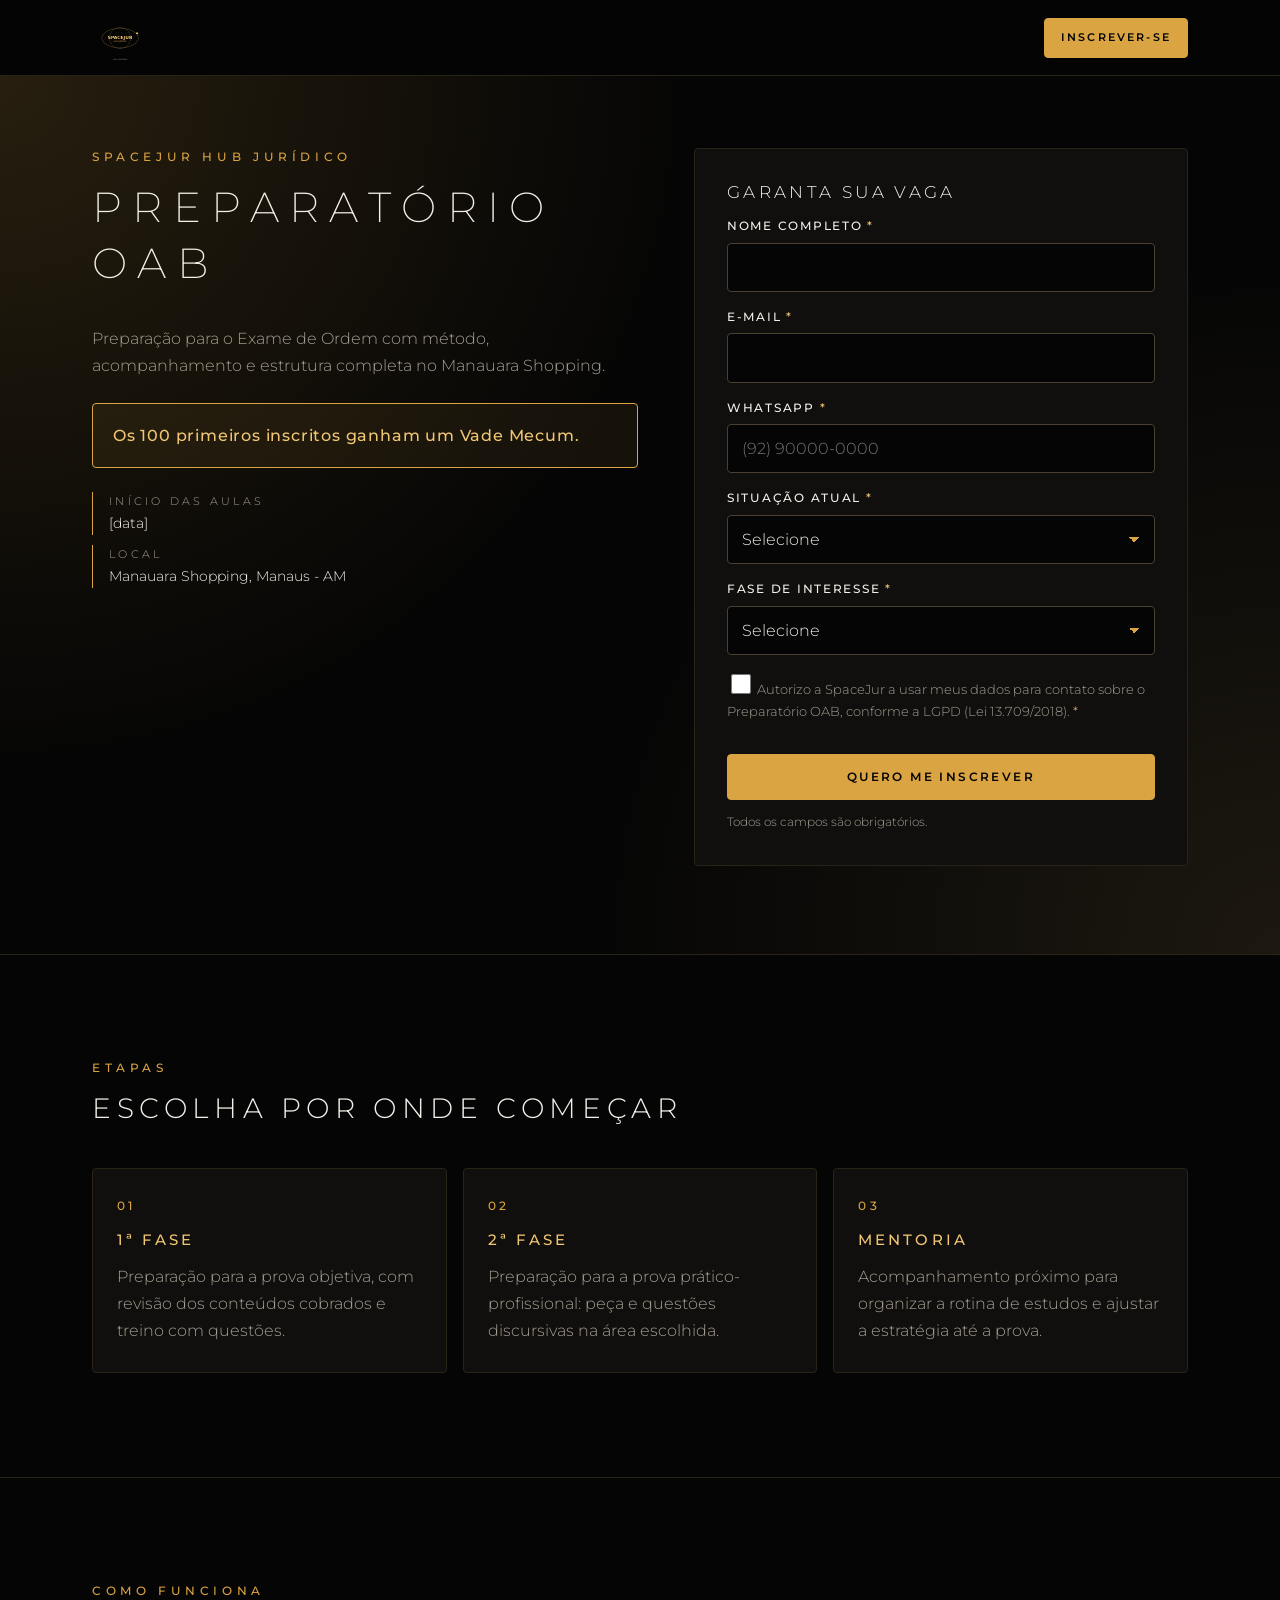
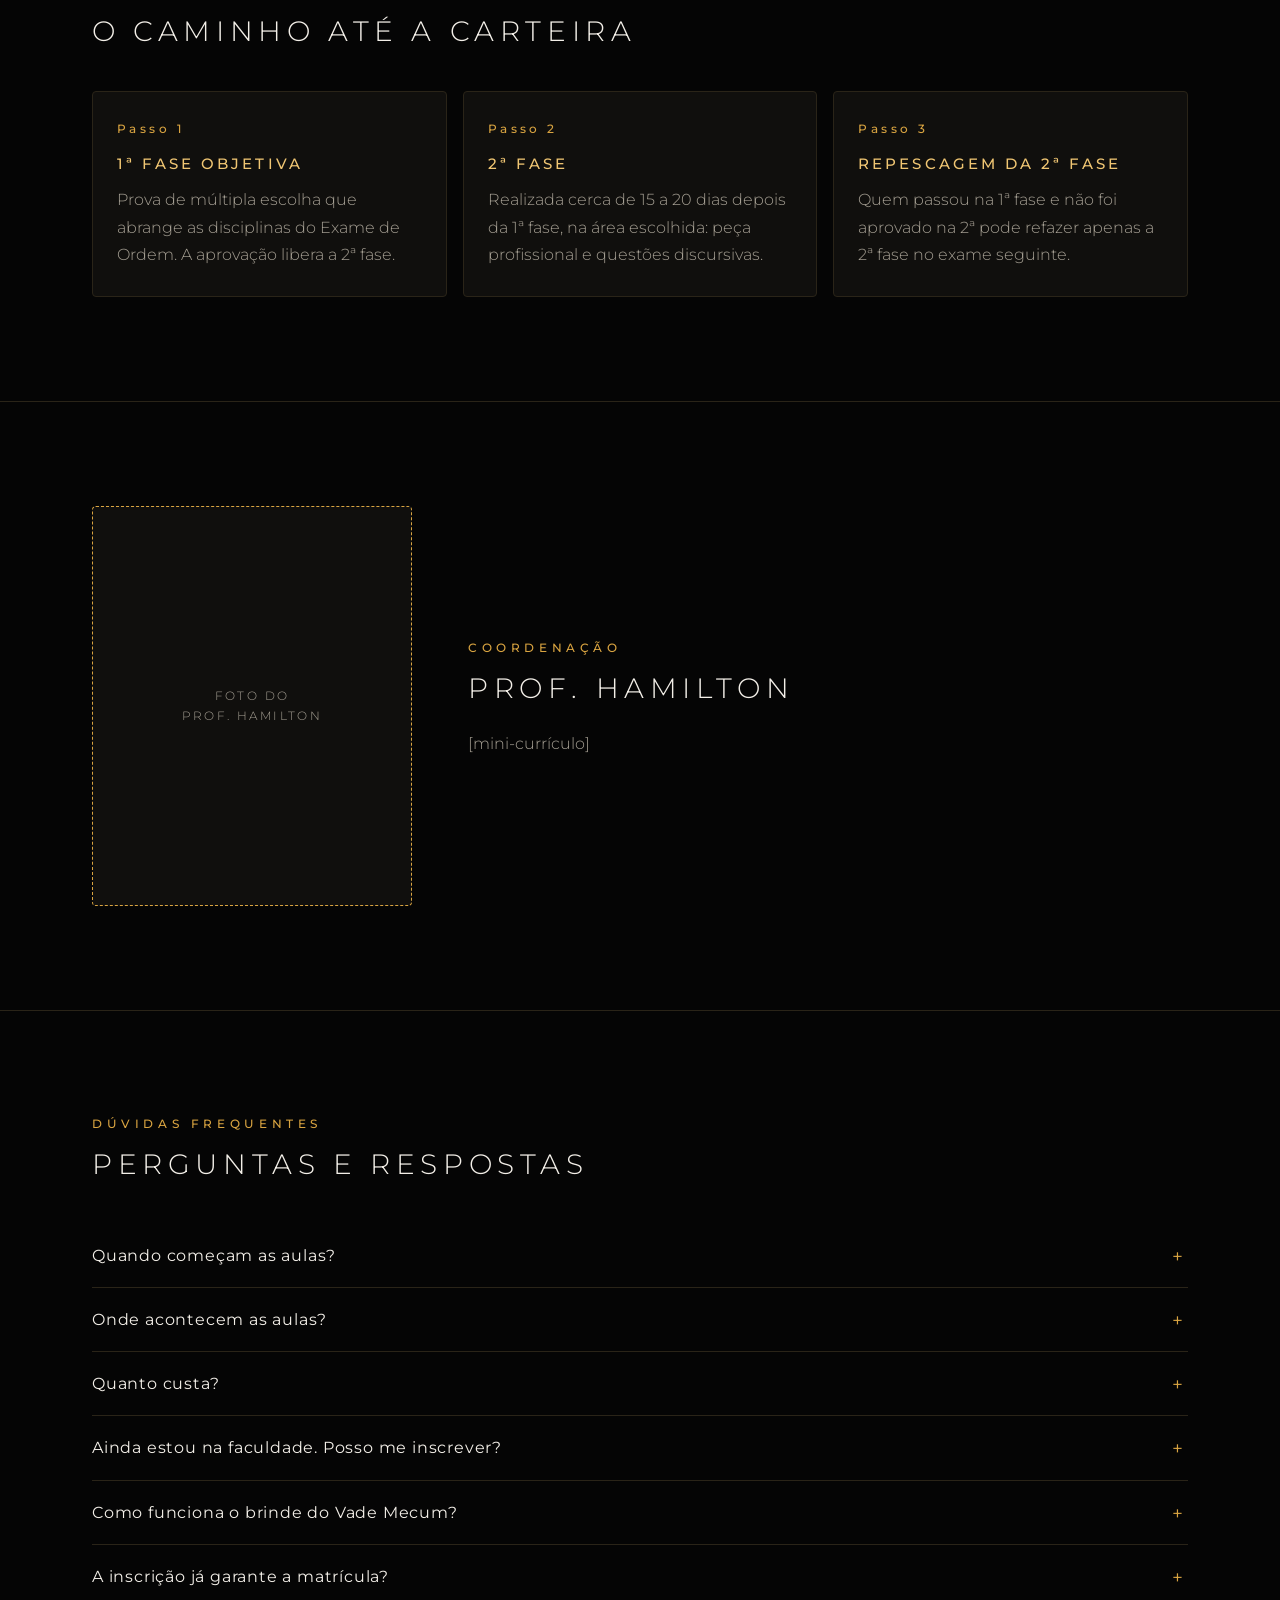
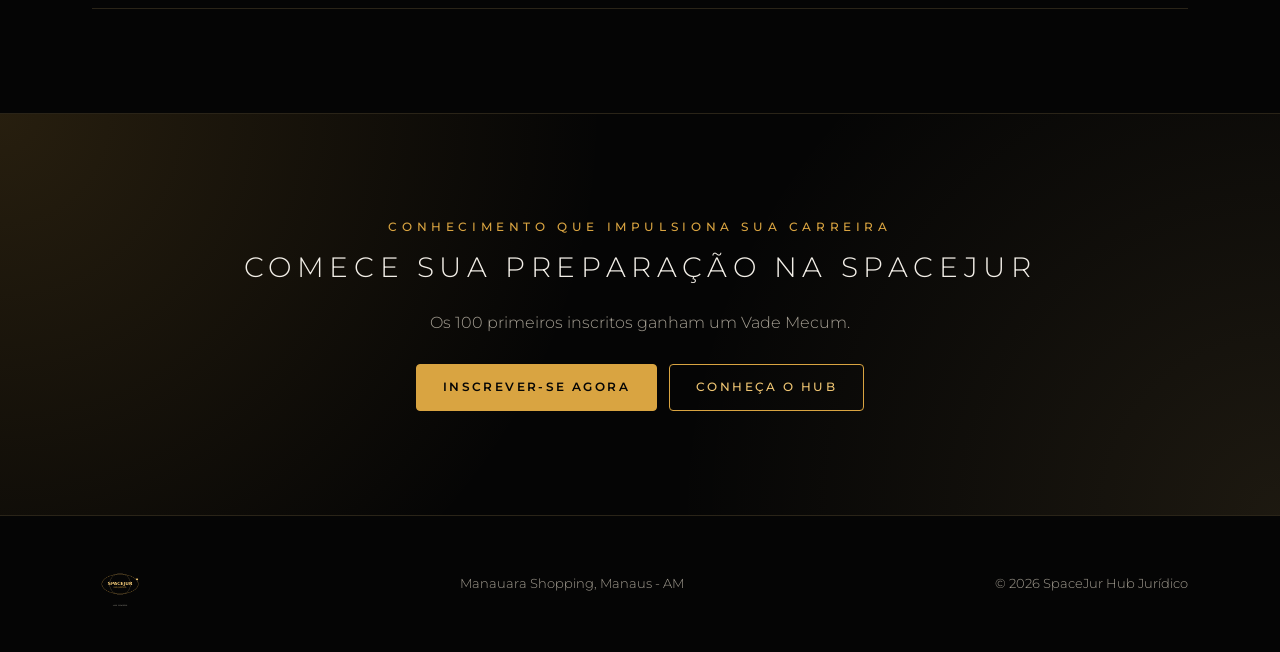
==== preparatorio-oab/index.html @ b5f5eee9 "Site institucional e landing do Preparatório OAB Primeira versão estática (HTML, CSS e JS puros) com" ====
<!doctype html>
<html lang="pt-BR">
<head>
  <meta charset="utf-8">
  <meta name="viewport" content="width=device-width, initial-scale=1">
  <title>Preparatório OAB | SpaceJur</title>
  <meta name="description" content="Inscreva-se no Preparatório OAB da SpaceJur, no Manauara Shopping, em Manaus. 1ª fase, 2ª fase e mentoria.">
  <link rel="preconnect" href="https://fonts.googleapis.com">
  <link rel="preconnect" href="https://fonts.gstatic.com" crossorigin>
  <link href="https://fonts.googleapis.com/css2?family=Montserrat:wght@200;300;400;500;600&display=swap" rel="stylesheet">
  <link rel="stylesheet" href="../assets/style.css">
</head>
<body>
  <a class="skip-link" href="#conteudo">Pular para o conteúdo</a>

  <header class="site-header">
    <div class="container header-inner">
      <a class="brand" href="../" aria-label="SpaceJur, voltar ao site">
        <img src="../assets/logo.jpg" alt="SpaceJur Hub Jurídico" width="800" height="800">
      </a>
      <a class="btn btn-primary btn-sm" href="#inscricao">Inscrever-se</a>
    </div>
  </header>

  <main id="conteudo">
    <!-- Hero + formulário -->
    <section class="hero lp-hero">
      <div class="container lp-hero-grid">
        <div>
          <span class="eyebrow">SpaceJur Hub Jurídico</span>
          <h1>Preparatório OAB</h1>
          <p class="lead">Preparação para o Exame de Ordem com método, acompanhamento e estrutura completa no Manauara Shopping.</p>
          <p class="highlight">Os 100 primeiros inscritos ganham um Vade Mecum.</p>
          <ul class="mini-info">
            <li><span>Início das aulas</span>[data]</li>
            <li><span>Local</span>Manauara Shopping, Manaus - AM</li>
          </ul>
        </div>

        <div class="form-card" id="inscricao">
          <div id="form-wrap">
            <h2>Garanta sua vaga</h2>
            <form id="lead-form" novalidate>
              <div class="field">
                <label for="nome">Nome completo <span class="req" aria-hidden="true">*</span></label>
                <input type="text" id="nome" name="nome" autocomplete="name" required minlength="3">
              </div>
              <div class="field">
                <label for="email">E-mail <span class="req" aria-hidden="true">*</span></label>
                <input type="email" id="email" name="email" autocomplete="email" required>
              </div>
              <div class="field">
                <label for="whatsapp">WhatsApp <span class="req" aria-hidden="true">*</span></label>
                <input type="tel" id="whatsapp" name="whatsapp" autocomplete="tel" inputmode="tel" placeholder="(92) 90000-0000" required pattern="[\d\s()+\-]{10,20}">
              </div>
              <div class="field">
                <label for="situacao">Situação atual <span class="req" aria-hidden="true">*</span></label>
                <select id="situacao" name="situacao" required>
                  <option value="">Selecione</option>
                  <option value="estudante">Estudante de Direito</option>
                  <option value="bacharel">Bacharel</option>
                  <option value="aprovado-1fase">Já aprovado(a) na 1ª fase</option>
                  <option value="advogado">Advogado(a)</option>
                  <option value="outro">Outro</option>
                </select>
              </div>
              <div class="field">
                <label for="fase">Fase de interesse <span class="req" aria-hidden="true">*</span></label>
                <select id="fase" name="fase" required>
                  <option value="">Selecione</option>
                  <option value="1fase">1ª fase</option>
                  <option value="2fase">2ª fase</option>
                  <option value="mentoria">Mentoria</option>
                  <option value="nao-sei">Ainda não sei</option>
                </select>
              </div>
              <div class="field">
                <label class="consent" for="lgpd">
                  <input type="checkbox" id="lgpd" name="lgpd" required>
                  <span>Autorizo a SpaceJur a usar meus dados para contato sobre o Preparatório OAB, conforme a LGPD (Lei 13.709/2018). <span class="req" aria-hidden="true">*</span></span>
                </label>
              </div>
              <p class="form-error" id="form-error" role="alert" aria-live="assertive"></p>
              <button class="btn btn-primary" type="submit">Quero me inscrever</button>
              <p class="form-note">Todos os campos são obrigatórios.</p>
            </form>
          </div>
        </div>
      </div>
    </section>

    <!-- Etapas -->
    <section class="section" id="etapas">
      <div class="container">
        <div class="section-head">
          <span class="eyebrow">Etapas</span>
          <h2>Escolha por onde começar</h2>
        </div>
        <div class="grid grid-3">
          <article class="card">
            <span class="num">01</span>
            <h3>1ª fase</h3>
            <p class="muted">Preparação para a prova objetiva, com revisão dos conteúdos cobrados e treino com questões.</p>
          </article>
          <article class="card">
            <span class="num">02</span>
            <h3>2ª fase</h3>
            <p class="muted">Preparação para a prova prático-profissional: peça e questões discursivas na área escolhida.</p>
          </article>
          <article class="card">
            <span class="num">03</span>
            <h3>Mentoria</h3>
            <p class="muted">Acompanhamento próximo para organizar a rotina de estudos e ajustar a estratégia até a prova.</p>
          </article>
        </div>
      </div>
    </section>

    <!-- Como funciona -->
    <section class="section" id="como-funciona">
      <div class="container">
        <div class="section-head">
          <span class="eyebrow">Como funciona</span>
          <h2>O caminho até a carteira</h2>
        </div>
        <ol class="steps-list grid grid-3">
          <li class="card">
            <span class="num">Passo 1</span>
            <h3>1ª fase objetiva</h3>
            <p class="muted">Prova de múltipla escolha que abrange as disciplinas do Exame de Ordem. A aprovação libera a 2ª fase.</p>
          </li>
          <li class="card">
            <span class="num">Passo 2</span>
            <h3>2ª fase</h3>
            <p class="muted">Realizada cerca de 15 a 20 dias depois da 1ª fase, na área escolhida: peça profissional e questões discursivas.</p>
          </li>
          <li class="card">
            <span class="num">Passo 3</span>
            <h3>Repescagem da 2ª fase</h3>
            <p class="muted">Quem passou na 1ª fase e não foi aprovado na 2ª pode refazer apenas a 2ª fase no exame seguinte.</p>
          </li>
        </ol>
      </div>
    </section>

    <!-- Professor -->
    <section class="section" id="professor">
      <div class="container prof-grid">
        <div class="photo-frame" role="img" aria-label="Espaço reservado para a foto do Prof. Hamilton">Foto do<br>Prof. Hamilton</div>
        <div>
          <span class="eyebrow">Coordenação</span>
          <h2>Prof. Hamilton</h2>
          <p class="muted">[mini-currículo]</p>
        </div>
      </div>
    </section>

    <!-- FAQ -->
    <section class="section" id="faq">
      <div class="container">
        <div class="section-head">
          <span class="eyebrow">Dúvidas frequentes</span>
          <h2>Perguntas e respostas</h2>
        </div>
        <div class="faq">
          <details>
            <summary>Quando começam as aulas?</summary>
            <p>As aulas começam em [data]. Os inscritos recebem a confirmação e os próximos passos pelo WhatsApp e e-mail informados.</p>
          </details>
          <details>
            <summary>Onde acontecem as aulas?</summary>
            <p>Na SpaceJur, no Manauara Shopping, em Manaus - AM.</p>
          </details>
          <details>
            <summary>Quanto custa?</summary>
            <p>Investimento: R$ [●]. Valores e condições de pagamento são enviados após a inscrição.</p>
          </details>
          <details>
            <summary>Ainda estou na faculdade. Posso me inscrever?</summary>
            <p>Sim. Estudantes de Direito podem se inscrever e escolher a etapa mais adequada ao seu momento. Se tiver dúvida, marque "Ainda não sei" no formulário.</p>
          </details>
          <details>
            <summary>Como funciona o brinde do Vade Mecum?</summary>
            <p>Os 100 primeiros inscritos ganham um Vade Mecum. As regras de retirada são informadas na confirmação da inscrição.</p>
          </details>
          <details>
            <summary>A inscrição já garante a matrícula?</summary>
            <p>A inscrição reserva seu interesse. Nossa equipe entra em contato para confirmar turma, valores e matrícula.</p>
          </details>
        </div>
      </div>
    </section>

    <!-- CTA final -->
    <section class="section hero cta-final">
      <div class="container">
        <span class="eyebrow">Conhecimento que impulsiona sua carreira</span>
        <h2>Comece sua preparação na SpaceJur</h2>
        <p class="lead">Os 100 primeiros inscritos ganham um Vade Mecum.</p>
        <div class="btn-row">
          <a class="btn btn-primary" href="#inscricao">Inscrever-se agora</a>
          <a class="btn" href="../">Conheça o hub</a>
        </div>
      </div>
    </section>
  </main>

  <footer class="site-footer">
    <div class="container footer-inner">
      <a href="../" aria-label="SpaceJur, voltar ao site"><img src="../assets/logo.jpg" alt="SpaceJur" width="800" height="800" loading="lazy"></a>
      <p>Manauara Shopping, Manaus - AM</p>
      <p>&copy; <span id="ano"></span> SpaceJur Hub Jurídico</p>
    </div>
  </footer>

  <script>
    // Endpoint do CRM. Vazio = modo simulação (nada é enviado).
    const CRM_ENDPOINT = "";

    (function () {
      const form = document.getElementById("lead-form");
      const wrap = document.getElementById("form-wrap");
      const errorBox = document.getElementById("form-error");
      const fields = Array.from(form.querySelectorAll("input, select"));

      fields.forEach(function (el) {
        el.addEventListener("input", function () { el.removeAttribute("aria-invalid"); });
        el.addEventListener("change", function () { el.removeAttribute("aria-invalid"); });
      });

      form.addEventListener("submit", async function (e) {
        e.preventDefault();
        errorBox.textContent = "";

        let firstInvalid = null;
        fields.forEach(function (el) {
          if (el.type !== "checkbox") el.value = el.value.trim();
          const ok = el.checkValidity();
          if (!ok) { el.setAttribute("aria-invalid", "true"); firstInvalid = firstInvalid || el; }
          else el.removeAttribute("aria-invalid");
        });

        if (firstInvalid) {
          errorBox.textContent = firstInvalid.id === "lgpd"
            ? "Para continuar, marque o consentimento de uso dos dados (LGPD)."
            : "Preencha corretamente todos os campos obrigatórios.";
          firstInvalid.focus();
          return;
        }

        const data = {
          nome: form.nome.value,
          email: form.email.value,
          whatsapp: form.whatsapp.value,
          situacao: form.situacao.value,
          fase: form.fase.value,
          consentimento_lgpd: form.lgpd.checked,
          origem: "landing-preparatorio-oab",
          enviado_em: new Date().toISOString()
        };

        const button = form.querySelector("button[type=submit]");
        button.disabled = true;
        button.textContent = "Enviando...";

        try {
          if (CRM_ENDPOINT) {
            const res = await fetch(CRM_ENDPOINT, {
              method: "POST",
              headers: { "Content-Type": "application/json" },
              body: JSON.stringify(data)
            });
            if (!res.ok) throw new Error("HTTP " + res.status);
          } else {
            console.info("CRM_ENDPOINT vazio: envio simulado.", data);
          }
          wrap.innerHTML =
            '<div class="success" tabindex="-1">' +
            '<h2>Inscrição recebida</h2>' +
            '<p class="muted">Obrigado! Em breve entraremos em contato pelo WhatsApp e e-mail informados.</p>' +
            '</div>';
          wrap.querySelector(".success").focus();
        } catch (err) {
          errorBox.textContent = "Não foi possível enviar agora. Tente novamente em instantes.";
          button.disabled = false;
          button.textContent = "Quero me inscrever";
        }
      });

      document.getElementById("ano").textContent = new Date().getFullYear();
    })();
  </script>
</body>
</html>
---- assets/style.css ----
/* SpaceJur: estilo compartilhado (site institucional + landing do Preparatório OAB) */

:root {
  --bg: #050505;
  --panel: #100f0d;
  --text: #f3efe8;
  --muted: #a59f93;
  --gold: #d9a441;
  --gold-light: #f0c673;
  --line: #2a2418;
  --radius: 4px;
  --max: 1160px;
  --header-h: 68px;
}

*,
*::before,
*::after { box-sizing: border-box; }

html { scroll-behavior: smooth; scroll-padding-top: calc(var(--header-h) + 12px); }

body {
  margin: 0;
  background: var(--bg);
  color: var(--text);
  font-family: "Montserrat", system-ui, -apple-system, "Segoe UI", sans-serif;
  font-weight: 300;
  font-size: 1rem;
  line-height: 1.7;
  overflow-x: hidden;
  -webkit-font-smoothing: antialiased;
}

img { max-width: 100%; height: auto; display: block; }

a { color: var(--gold-light); text-decoration: none; }
a:hover { color: var(--text); }

:focus-visible { outline: 2px solid var(--gold-light); outline-offset: 3px; }

h1, h2, h3 {
  margin: 0 0 .8em;
  font-weight: 300;
  text-transform: uppercase;
  letter-spacing: .2em;
  line-height: 1.35;
}
h1 { font-size: clamp(1.5rem, 5vw, 2.6rem); font-weight: 200; letter-spacing: .25em; }
h2 { font-size: clamp(1.2rem, 3.5vw, 1.75rem); }
h3 { font-size: .95rem; font-weight: 500; letter-spacing: .2em; color: var(--gold-light); }
p { margin: 0 0 1em; }

.container { width: 100%; max-width: var(--max); margin: 0 auto; padding: 0 20px; }

.eyebrow {
  display: block;
  margin-bottom: 1em;
  font-size: .72rem;
  font-weight: 500;
  letter-spacing: .4em;
  text-transform: uppercase;
  color: var(--gold);
}
.lead { color: var(--muted); max-width: 640px; }
.muted { color: var(--muted); }

.skip-link {
  position: absolute; left: 12px; top: -60px; z-index: 100;
  padding: 8px 14px; background: var(--gold); color: var(--bg); font-weight: 600;
}
.skip-link:focus { top: 12px; }

.sr-only { position: absolute; width: 1px; height: 1px; padding: 0; margin: -1px; overflow: hidden; clip: rect(0 0 0 0); white-space: nowrap; border: 0; }
.plain-list { list-style: none; margin: 0; padding: 0; }

/* ---------- Botões ---------- */
.btn {
  display: inline-flex; align-items: center; justify-content: center;
  min-height: 46px;
  padding: 12px 26px;
  border: 1px solid var(--gold);
  border-radius: var(--radius);
  background: transparent;
  color: var(--gold-light);
  font: inherit;
  font-size: .75rem;
  font-weight: 500;
  letter-spacing: .2em;
  text-transform: uppercase;
  text-align: center;
  cursor: pointer;
  transition: background .2s, color .2s, border-color .2s;
}
.btn:hover { background: rgba(217, 164, 65, .1); color: var(--text); }
.btn-primary { background: var(--gold); color: var(--bg); font-weight: 600; }
.btn-primary:hover { background: var(--gold-light); color: var(--bg); border-color: var(--gold-light); }
.btn-sm { min-height: 40px; padding: 8px 16px; font-size: .68rem; }
.btn-row { display: flex; flex-wrap: wrap; gap: 12px; margin-top: 28px; }

/* ---------- Cabeçalho ---------- */
.site-header {
  position: fixed; inset: 0 0 auto 0; z-index: 50;
  height: var(--header-h);
  background: rgba(5, 5, 5, .92);
  border-bottom: 1px solid var(--line);
  backdrop-filter: blur(8px);
}
.header-inner { display: flex; align-items: center; justify-content: space-between; gap: 16px; height: 100%; }
.brand { display: flex; align-items: center; gap: 10px; }
.brand img { height: 48px; width: auto; mix-blend-mode: screen; }

.nav-toggle {
  display: inline-flex; flex-direction: column; justify-content: center; gap: 5px;
  width: 44px; height: 44px; padding: 10px;
  background: none; border: 1px solid var(--line); border-radius: var(--radius); cursor: pointer;
}
.nav-toggle span { display: block; height: 1px; background: var(--text); }

.site-nav {
  position: fixed; top: var(--header-h); left: 0; right: 0;
  display: none;
  padding: 12px 20px 24px;
  background: var(--bg);
  border-bottom: 1px solid var(--line);
}
.site-nav.open { display: block; }
.site-nav ul { list-style: none; margin: 0; padding: 0; }
.site-nav a {
  display: block; padding: 12px 0;
  color: var(--text);
  font-size: .78rem; letter-spacing: .2em; text-transform: uppercase;
  border-bottom: 1px solid var(--line);
}
.site-nav a:hover { color: var(--gold-light); }
.header-actions { display: flex; align-items: center; gap: 10px; }

main { padding-top: var(--header-h); }

/* ---------- Seções ---------- */
.section { padding: 72px 0; border-top: 1px solid var(--line); }
.section-head { margin-bottom: 40px; }

.hero {
  position: relative;
  padding: 72px 0 80px;
  overflow: hidden;
  background:
    radial-gradient(circle at 0% 0%, rgba(217, 164, 65, .16), transparent 45%),
    radial-gradient(circle at 100% 100%, rgba(240, 198, 115, .10), transparent 45%);
}
.hero-logo { width: min(340px, 80%); margin: 0 auto 28px; mix-blend-mode: screen; }
.hero-center { text-align: center; }
.hero-center .lead { margin: 0 auto; }
.hero-center .btn-row { justify-content: center; }

.facade { margin: 0; border-top: 1px solid var(--line); }
.facade img { width: 100%; height: clamp(220px, 45vw, 520px); object-fit: cover; }

/* ---------- Grades e cards ---------- */
.grid { display: grid; gap: 16px; grid-template-columns: 1fr; }
.card {
  padding: 28px 24px;
  background: var(--panel);
  border: 1px solid var(--line);
  border-radius: var(--radius);
}
.card p:last-child { margin-bottom: 0; }
.card-feature { border-color: var(--gold); background: linear-gradient(160deg, rgba(217, 164, 65, .12), var(--panel) 60%); }
.card .num {
  display: block; margin-bottom: 14px;
  font-size: .72rem; font-weight: 500; letter-spacing: .3em; color: var(--gold);
}

.eco-item {
  display: flex; align-items: center; min-height: 72px;
  padding: 18px 20px;
  background: var(--panel);
  border: 1px solid var(--line);
  border-radius: var(--radius);
  font-size: .8rem; font-weight: 400; letter-spacing: .12em; text-transform: uppercase;
}
.eco-item.featured { border-color: var(--gold); color: var(--gold-light); font-weight: 500; }

.tag-list { display: flex; flex-wrap: wrap; gap: 8px; list-style: none; margin: 0 0 24px; padding: 0; }
.tag-list li {
  padding: 6px 14px;
  border: 1px solid var(--line);
  border-radius: 999px;
  font-size: .72rem; letter-spacing: .15em; text-transform: uppercase; color: var(--text);
}

.place { display: flex; flex-direction: column; gap: 4px; margin: 20px 0 0; }
.place strong { font-weight: 500; letter-spacing: .15em; text-transform: uppercase; color: var(--gold-light); }

/* ---------- Rodapé ---------- */
.site-footer { padding: 40px 0; border-top: 1px solid var(--line); font-size: .8rem; color: var(--muted); }
.footer-inner { display: flex; flex-direction: column; gap: 16px; align-items: flex-start; }
.footer-inner img { height: 56px; width: auto; mix-blend-mode: screen; }
.footer-inner p { margin: 0; }

/* ---------- Landing: hero + formulário ---------- */
.lp-hero { padding: 48px 0 64px; }
.lp-hero-grid { display: grid; gap: 32px; grid-template-columns: 1fr; align-items: start; }
.highlight {
  margin: 24px 0;
  padding: 18px 20px;
  border: 1px solid var(--gold);
  border-radius: var(--radius);
  background: rgba(217, 164, 65, .08);
  color: var(--gold-light);
  font-weight: 500;
  letter-spacing: .05em;
}
.mini-info { display: grid; gap: 10px; margin: 0; padding: 0; list-style: none; font-size: .9rem; }
.mini-info li { padding-left: 16px; border-left: 1px solid var(--gold); }
.mini-info span { display: block; font-size: .68rem; letter-spacing: .3em; text-transform: uppercase; color: var(--muted); }

.form-card { padding: 28px 22px; background: var(--panel); border: 1px solid var(--line); border-radius: var(--radius); }
.form-card h2 { font-size: 1.05rem; }
.field { margin-bottom: 16px; }
.field label, .field legend {
  display: block; margin-bottom: 6px;
  font-size: .72rem; font-weight: 500; letter-spacing: .15em; text-transform: uppercase; color: var(--text);
}
.field input[type="text"],
.field input[type="email"],
.field input[type="tel"],
.field select {
  width: 100%; min-height: 46px;
  padding: 10px 14px;
  background: var(--bg);
  border: 1px solid #4a4030;
  border-radius: var(--radius);
  color: var(--text);
  font: inherit; font-size: 1rem;
}
.field select { appearance: none; background-image: linear-gradient(45deg, transparent 50%, var(--gold) 50%), linear-gradient(135deg, var(--gold) 50%, transparent 50%); background-position: calc(100% - 20px) 50%, calc(100% - 15px) 50%; background-size: 5px 5px; background-repeat: no-repeat; padding-right: 36px; }
.field input:focus, .field select:focus { border-color: var(--gold); outline: none; box-shadow: 0 0 0 1px var(--gold); }
.field [aria-invalid="true"] { border-color: #e07a6a; }
.req { color: var(--gold-light); }
.field label.consent { text-transform: none; letter-spacing: 0; font-weight: 300; color: var(--muted); font-size: .82rem; }
.consent { display: flex; gap: 10px; align-items: flex-start; font-size: .82rem; color: var(--muted); }
.consent input { width: 20px; height: 20px; margin-top: 3px; flex: none; accent-color: var(--gold); }
.form-error { min-height: 1.2em; margin: 4px 0 0; font-size: .8rem; color: #f0a091; }
.form-note { margin: 12px 0 0; font-size: .75rem; color: var(--muted); }
.form-card .btn { width: 100%; }
.success { text-align: center; padding: 24px 0; }
.success h2 { color: var(--gold-light); }

.steps-list { counter-reset: s; list-style: none; margin: 0; padding: 0; display: grid; gap: 16px; }

.photo-frame {
  display: flex; align-items: center; justify-content: center;
  aspect-ratio: 4 / 5; width: 100%; max-width: 320px;
  border: 1px dashed var(--gold);
  border-radius: var(--radius);
  background: var(--panel);
  color: var(--muted); font-size: .75rem; letter-spacing: .2em; text-transform: uppercase; text-align: center;
}
.prof-grid { display: grid; gap: 32px; grid-template-columns: 1fr; align-items: center; }

.faq details { border-bottom: 1px solid var(--line); }
.faq summary {
  padding: 18px 28px 18px 0; position: relative;
  cursor: pointer; list-style: none;
  font-weight: 400; letter-spacing: .05em;
}
.faq summary::-webkit-details-marker { display: none; }
.faq summary::after { content: "+"; position: absolute; right: 4px; top: 16px; color: var(--gold); font-size: 1.2rem; }
.faq details[open] summary::after { content: "−"; }
.faq details p { color: var(--muted); padding-bottom: 12px; }

.cta-final { text-align: center; }
.cta-final .lead { margin: 0 auto; }
.cta-final .btn-row { justify-content: center; }

/* ---------- Tablet ---------- */
@media (min-width: 640px) {
  .container { padding: 0 32px; }
  .grid-2 { grid-template-columns: repeat(2, 1fr); }
  .grid-3 { grid-template-columns: repeat(2, 1fr); }
  .grid-4 { grid-template-columns: repeat(2, 1fr); }
  .section { padding: 88px 0; }
  .footer-inner { flex-direction: row; justify-content: space-between; align-items: center; }
  .form-card { padding: 32px; }
}

/* ---------- Desktop ---------- */
@media (min-width: 1024px) {
  :root { --header-h: 76px; }
  .nav-toggle { display: none; }
  .site-nav { position: static; display: block; padding: 0; background: none; border: 0; }
  .site-nav ul { display: flex; gap: 22px; }
  .site-nav a { padding: 6px 0; border: 0; font-size: .68rem; letter-spacing: .18em; }
  .brand img { height: 56px; }
  .grid-3 { grid-template-columns: repeat(3, 1fr); }
  .grid-4 { grid-template-columns: repeat(4, 1fr); }
  .hero { padding: 96px 0 112px; }
  .lp-hero { padding: 72px 0 88px; }
  .lp-hero-grid { grid-template-columns: 1.05fr .95fr; gap: 56px; }
  .prof-grid { grid-template-columns: 320px 1fr; gap: 56px; }
  .section { padding: 104px 0; }
}
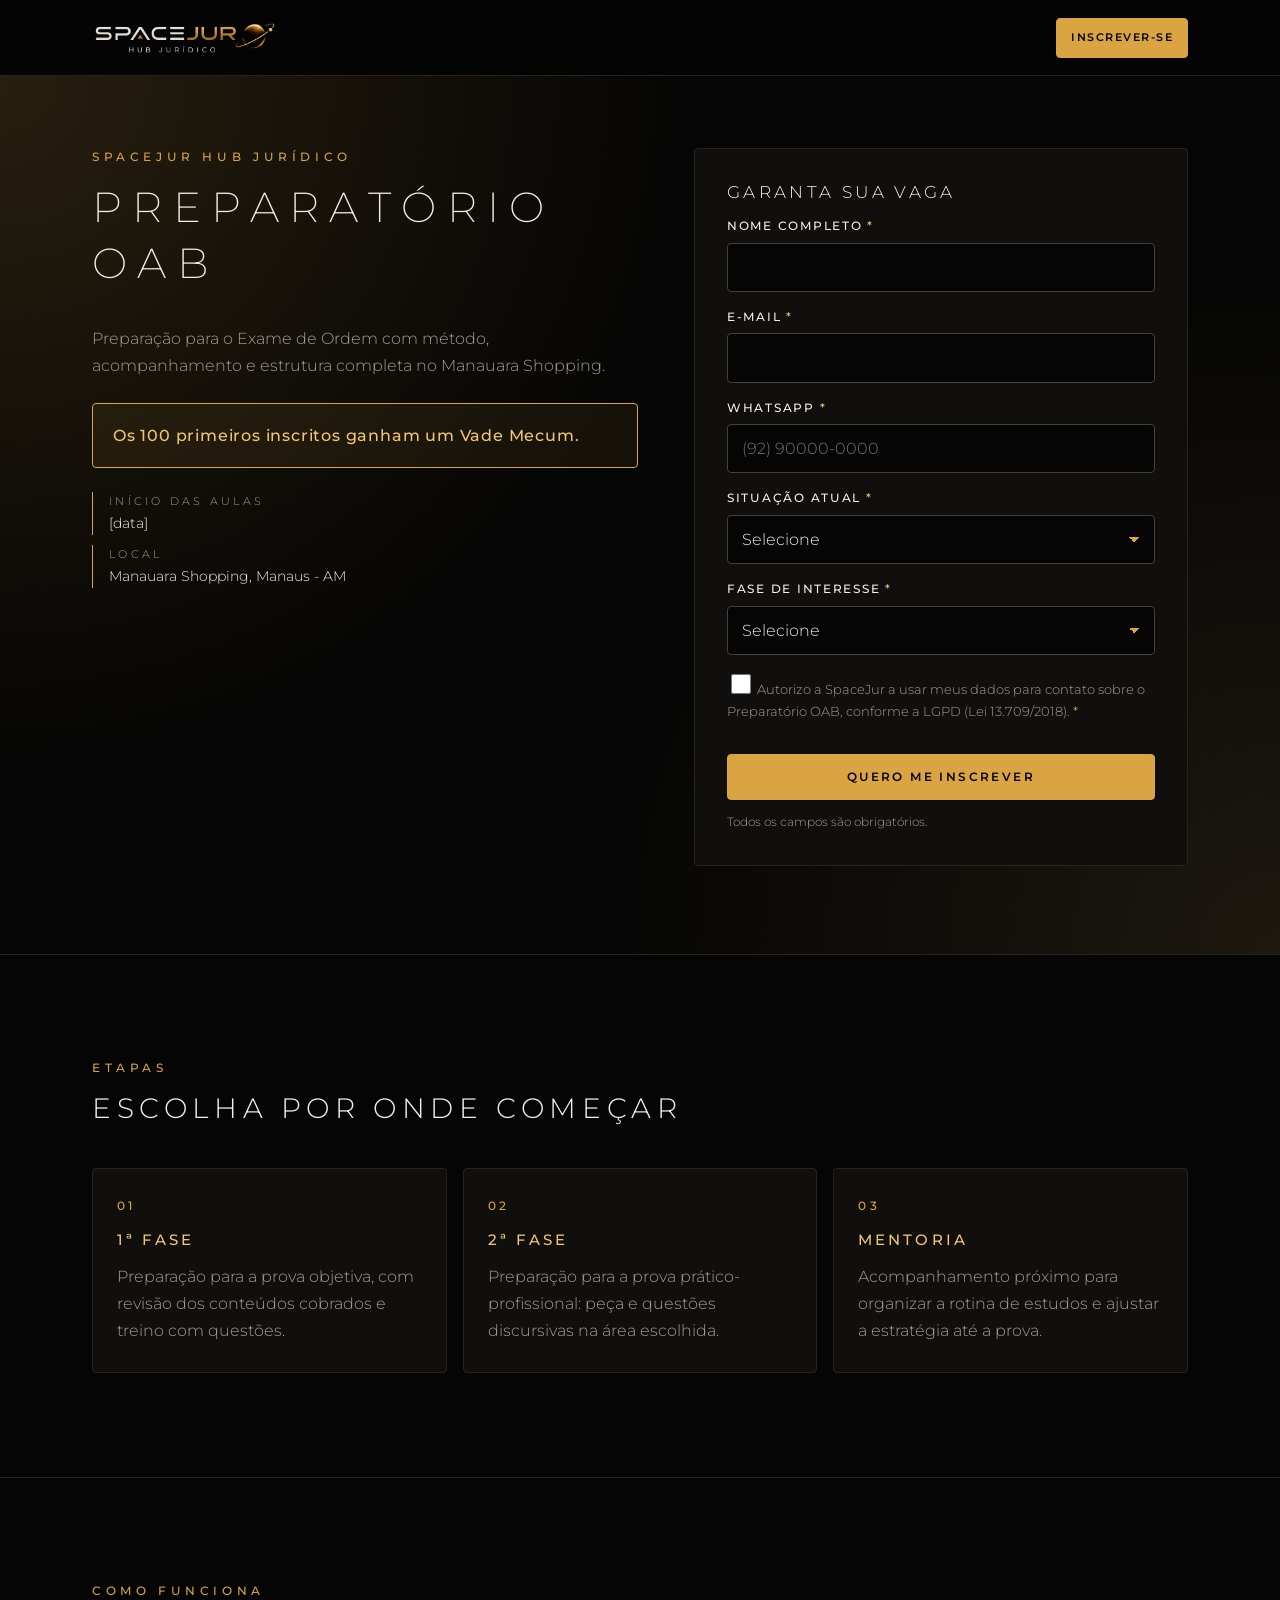
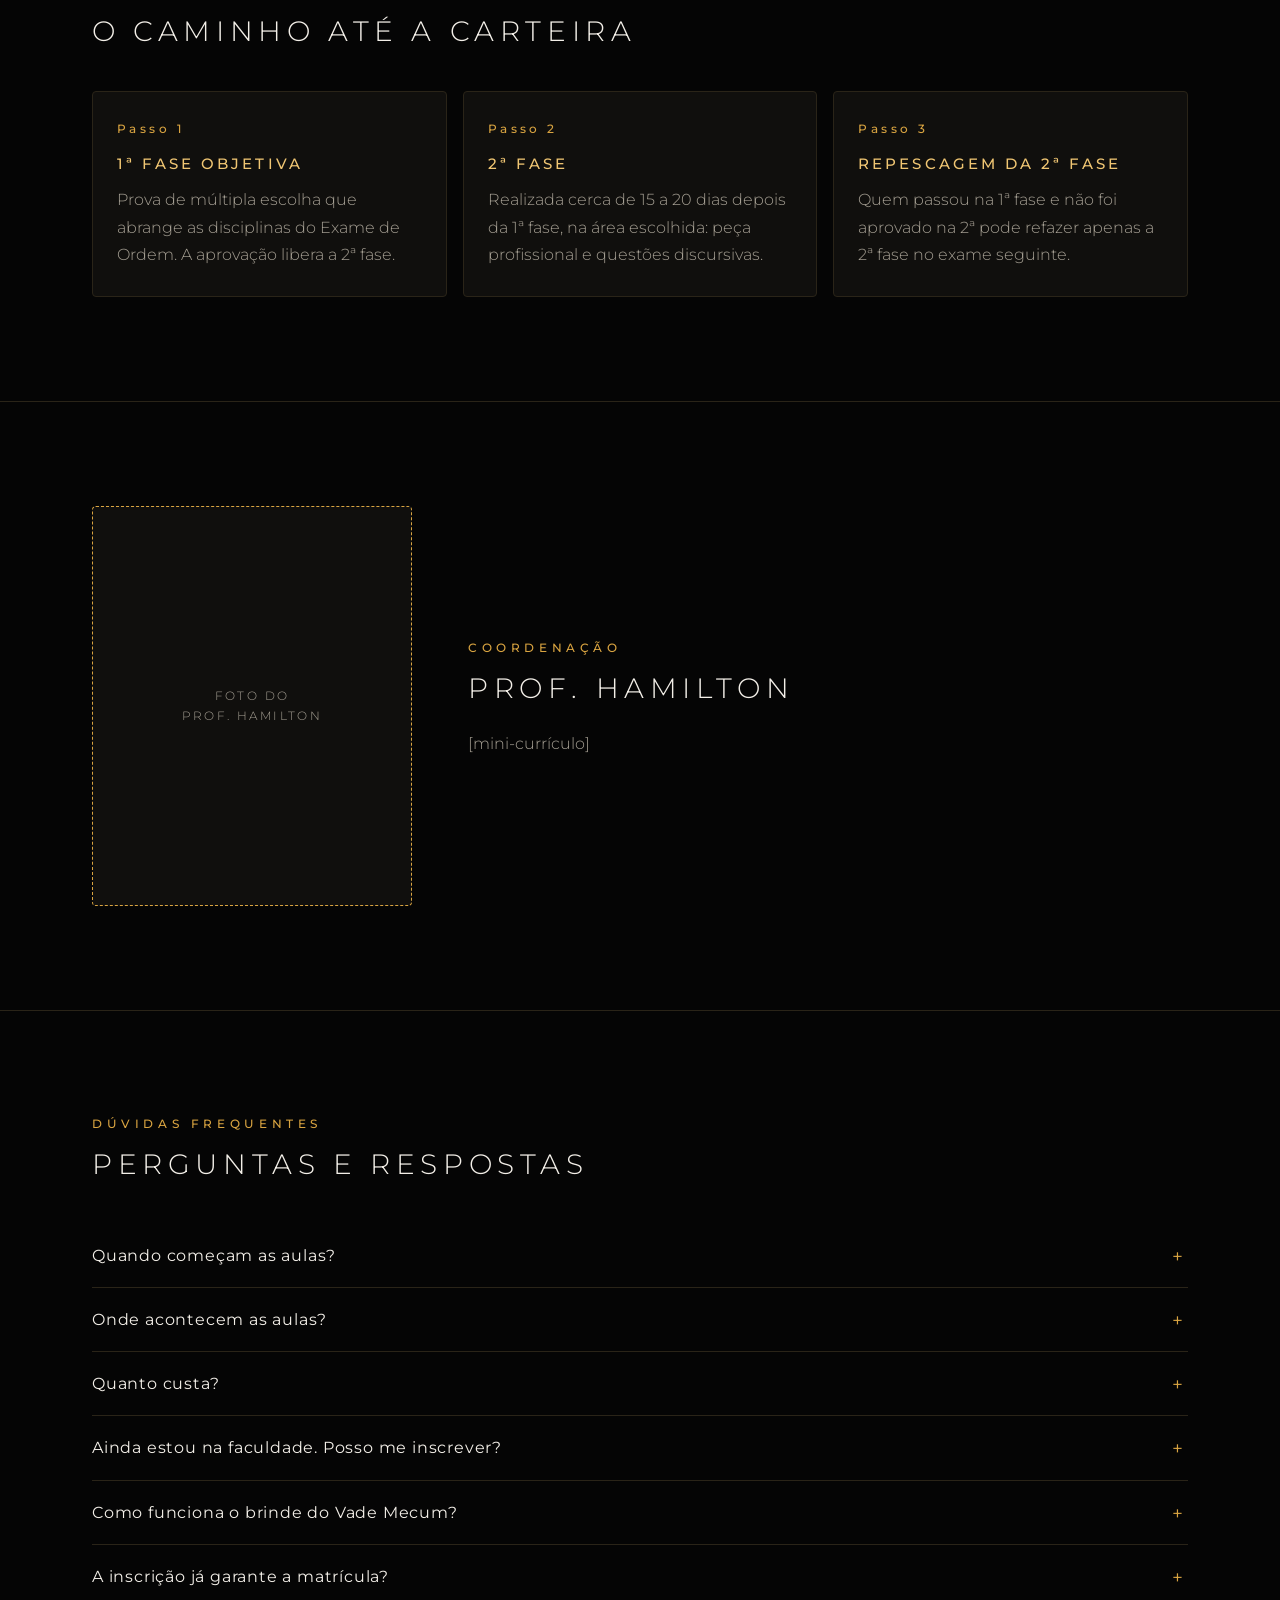
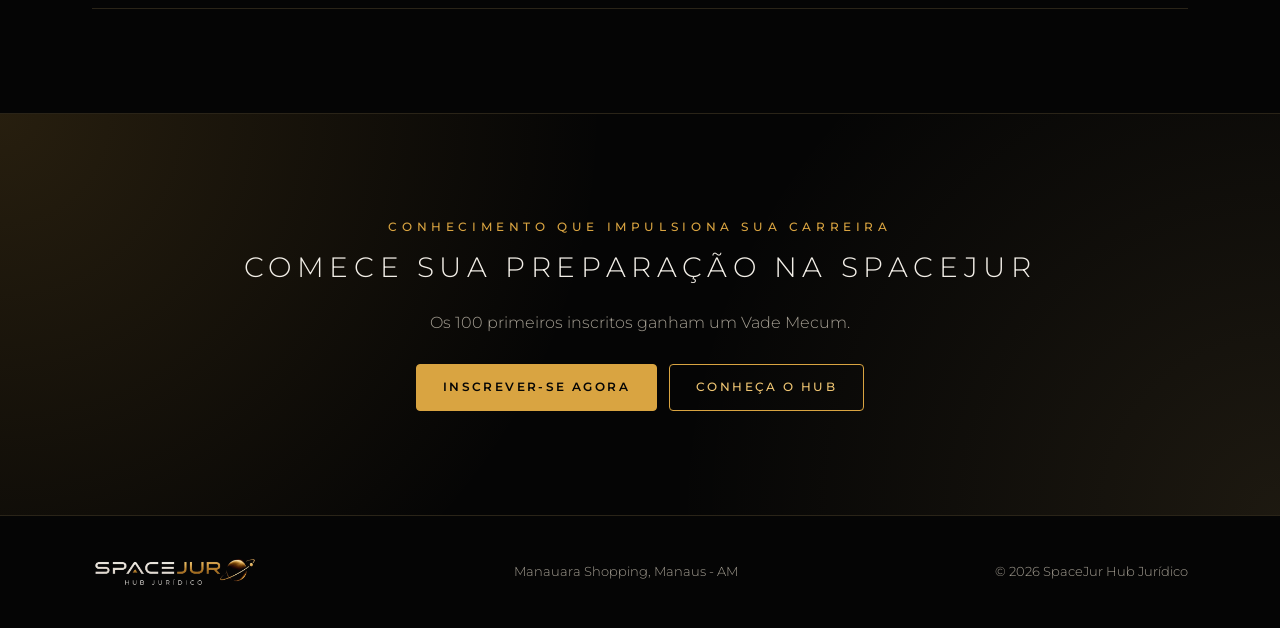
==== commit 20437142: "Usa logo e fachada reais e textos do brand board Troca as imagens provisórias pelo logo e pela foto " ====
--- a/preparatorio-oab/index.html
+++ b/preparatorio-oab/index.html
@@ -16,7 +16,7 @@
   <header class="site-header">
     <div class="container header-inner">
       <a class="brand" href="../" aria-label="SpaceJur, voltar ao site">
-        <img src="../assets/logo.jpg" alt="SpaceJur Hub Jurídico" width="800" height="800">
+        <img src="../assets/logo.jpg" alt="SpaceJur Hub Jurídico" width="1196" height="231">
       </a>
       <a class="btn btn-primary btn-sm" href="#inscricao">Inscrever-se</a>
     </div>
@@ -207,7 +207,7 @@
 
   <footer class="site-footer">
     <div class="container footer-inner">
-      <a href="../" aria-label="SpaceJur, voltar ao site"><img src="../assets/logo.jpg" alt="SpaceJur" width="800" height="800" loading="lazy"></a>
+      <a href="../" aria-label="SpaceJur, voltar ao site"><img src="../assets/logo.jpg" alt="SpaceJur" width="1196" height="231" loading="lazy"></a>
       <p>Manauara Shopping, Manaus - AM</p>
       <p>&copy; <span id="ano"></span> SpaceJur Hub Jurídico</p>
     </div>
--- a/assets/style.css
+++ b/assets/style.css
@@ -94,7 +94,7 @@
 .btn:hover { background: rgba(217, 164, 65, .1); color: var(--text); }
 .btn-primary { background: var(--gold); color: var(--bg); font-weight: 600; }
 .btn-primary:hover { background: var(--gold-light); color: var(--bg); border-color: var(--gold-light); }
-.btn-sm { min-height: 40px; padding: 8px 16px; font-size: .68rem; }
+.btn-sm { min-height: 40px; padding: 8px 14px; font-size: .66rem; letter-spacing: .14em; white-space: nowrap; }
 .btn-row { display: flex; flex-wrap: wrap; gap: 12px; margin-top: 28px; }
 
 /* ---------- Cabeçalho ---------- */
@@ -107,7 +107,7 @@
 }
 .header-inner { display: flex; align-items: center; justify-content: space-between; gap: 16px; height: 100%; }
 .brand { display: flex; align-items: center; gap: 10px; }
-.brand img { height: 48px; width: auto; mix-blend-mode: screen; }
+.brand img { height: 26px; width: auto; mix-blend-mode: screen; }
 
 .nav-toggle {
   display: inline-flex; flex-direction: column; justify-content: center; gap: 5px;
@@ -148,13 +148,14 @@
     radial-gradient(circle at 0% 0%, rgba(217, 164, 65, .16), transparent 45%),
     radial-gradient(circle at 100% 100%, rgba(240, 198, 115, .10), transparent 45%);
 }
-.hero-logo { width: min(340px, 80%); margin: 0 auto 28px; mix-blend-mode: screen; }
+.hero-logo { width: min(620px, 100%); margin: 0 auto 40px; mix-blend-mode: screen; }
+.gold { display: block; color: var(--gold-light); }
 .hero-center { text-align: center; }
 .hero-center .lead { margin: 0 auto; }
 .hero-center .btn-row { justify-content: center; }
 
 .facade { margin: 0; border-top: 1px solid var(--line); }
-.facade img { width: 100%; height: clamp(220px, 45vw, 520px); object-fit: cover; }
+.facade img { width: 100%; height: clamp(260px, 56vw, 640px); object-fit: cover; object-position: center 45%; }
 
 /* ---------- Grades e cards ---------- */
 .grid { display: grid; gap: 16px; grid-template-columns: 1fr; }
@@ -171,15 +172,29 @@
   font-size: .72rem; font-weight: 500; letter-spacing: .3em; color: var(--gold);
 }
 
+.eco-grid { grid-template-columns: repeat(2, 1fr); gap: 12px; }
 .eco-item {
-  display: flex; align-items: center; min-height: 72px;
-  padding: 18px 20px;
+  display: flex; flex-direction: column; align-items: center; justify-content: flex-start; gap: 12px;
+  padding: 22px 12px;
   background: var(--panel);
   border: 1px solid var(--line);
   border-radius: var(--radius);
-  font-size: .8rem; font-weight: 400; letter-spacing: .12em; text-transform: uppercase;
-}
+  font-size: .68rem; font-weight: 400; letter-spacing: .12em; line-height: 1.5; text-transform: uppercase; text-align: center;
+}
+.eco-item .icon { width: 28px; height: 28px; color: var(--gold); }
 .eco-item.featured { border-color: var(--gold); color: var(--gold-light); font-weight: 500; }
+
+.icon { fill: none; stroke: currentColor; stroke-width: 1.4; stroke-linecap: round; stroke-linejoin: round; }
+.card-icon { display: flex; gap: 18px; align-items: flex-start; }
+.icon-ring {
+  display: inline-flex; align-items: center; justify-content: center; flex: none;
+  width: 56px; height: 56px;
+  border: 1px solid var(--gold); border-radius: 50%;
+  color: var(--gold);
+}
+.icon-ring .icon { width: 26px; height: 26px; }
+.planet-intro { max-width: 720px; margin-bottom: 32px; padding-left: 20px; border-left: 1px solid var(--gold); }
+.planet-intro p { margin: 0; }
 
 .tag-list { display: flex; flex-wrap: wrap; gap: 8px; list-style: none; margin: 0 0 24px; padding: 0; }
 .tag-list li {
@@ -195,7 +210,7 @@
 /* ---------- Rodapé ---------- */
 .site-footer { padding: 40px 0; border-top: 1px solid var(--line); font-size: .8rem; color: var(--muted); }
 .footer-inner { display: flex; flex-direction: column; gap: 16px; align-items: flex-start; }
-.footer-inner img { height: 56px; width: auto; mix-blend-mode: screen; }
+.footer-inner img { height: 32px; width: auto; mix-blend-mode: screen; }
 .footer-inner p { margin: 0; }
 
 /* ---------- Landing: hero + formulário ---------- */
@@ -280,6 +295,8 @@
   .grid-2 { grid-template-columns: repeat(2, 1fr); }
   .grid-3 { grid-template-columns: repeat(2, 1fr); }
   .grid-4 { grid-template-columns: repeat(2, 1fr); }
+  .eco-grid { grid-template-columns: repeat(4, 1fr); }
+  .brand img { height: 30px; }
   .section { padding: 88px 0; }
   .footer-inner { flex-direction: row; justify-content: space-between; align-items: center; }
   .form-card { padding: 32px; }
@@ -292,9 +309,10 @@
   .site-nav { position: static; display: block; padding: 0; background: none; border: 0; }
   .site-nav ul { display: flex; gap: 22px; }
   .site-nav a { padding: 6px 0; border: 0; font-size: .68rem; letter-spacing: .18em; }
-  .brand img { height: 56px; }
+  .brand img { height: 36px; }
   .grid-3 { grid-template-columns: repeat(3, 1fr); }
   .grid-4 { grid-template-columns: repeat(4, 1fr); }
+  .eco-grid { grid-template-columns: repeat(7, 1fr); }
   .hero { padding: 96px 0 112px; }
   .lp-hero { padding: 72px 0 88px; }
   .lp-hero-grid { grid-template-columns: 1.05fr .95fr; gap: 56px; }
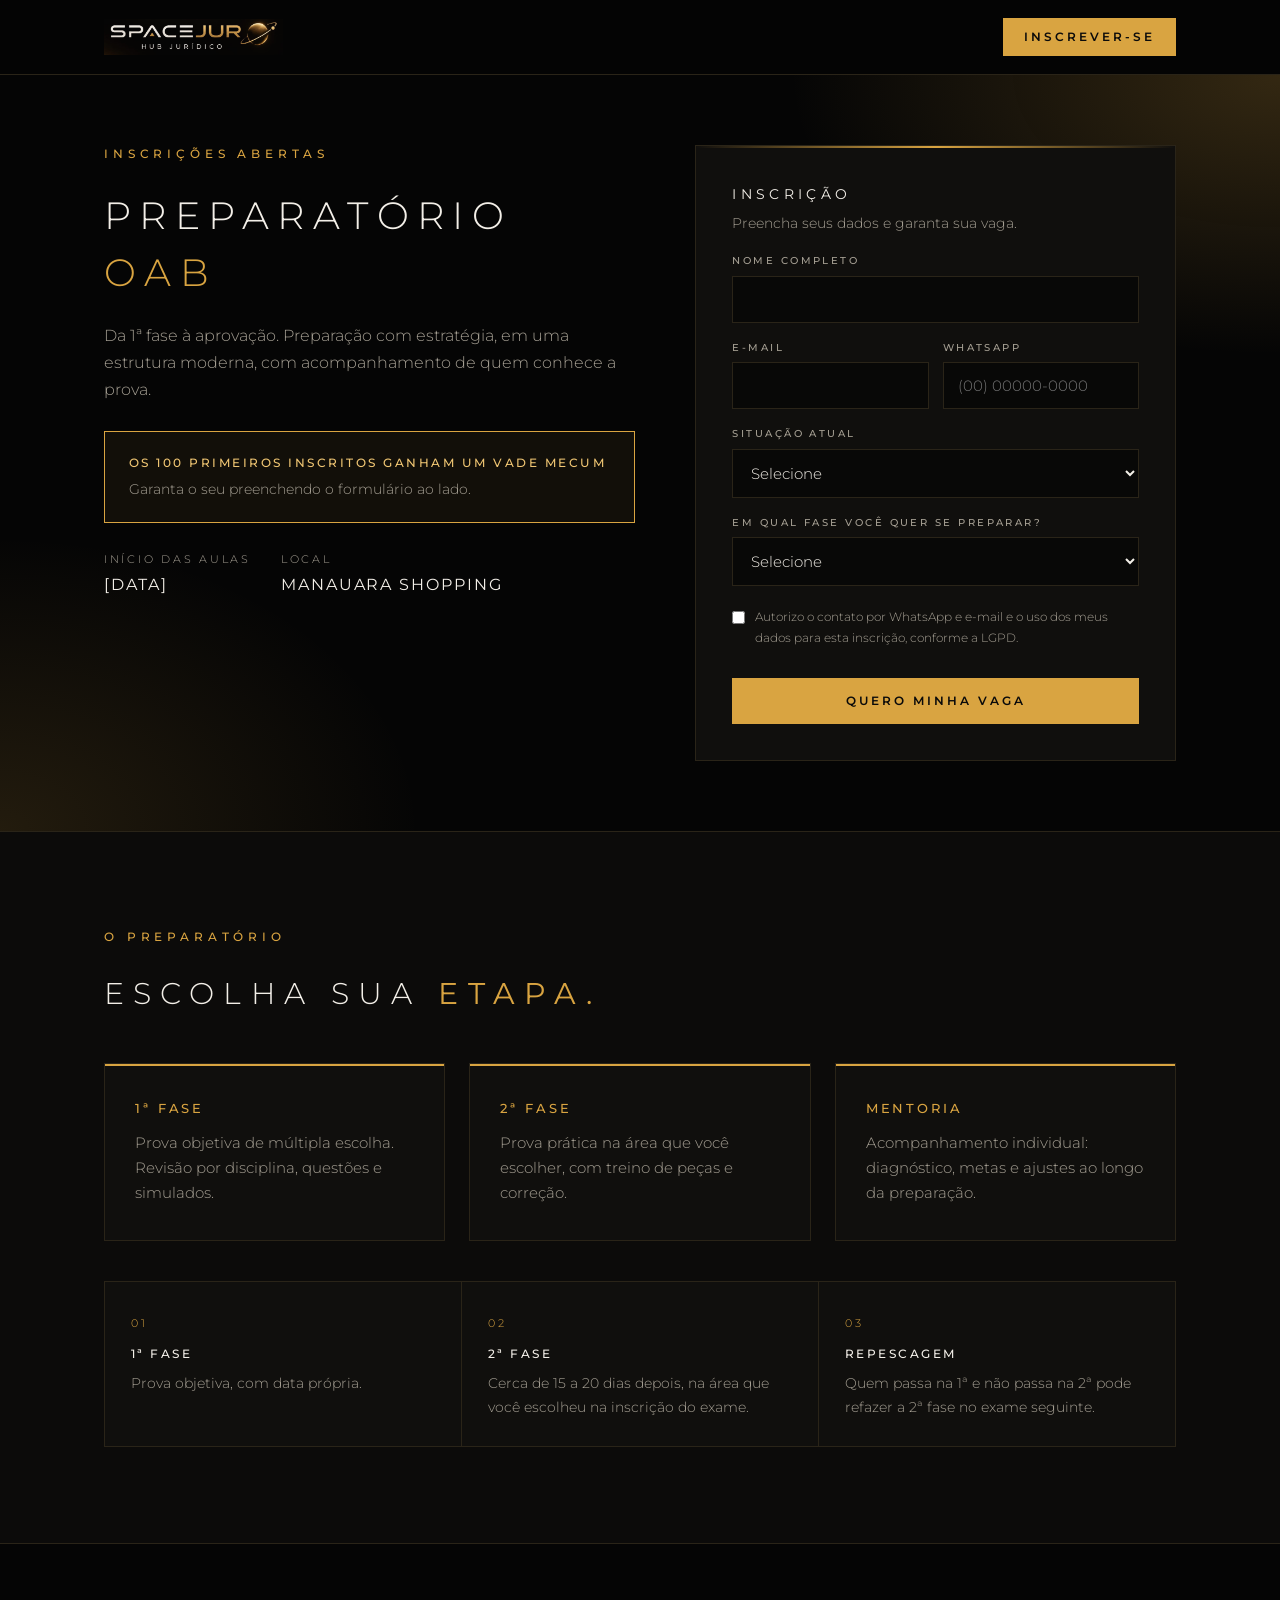
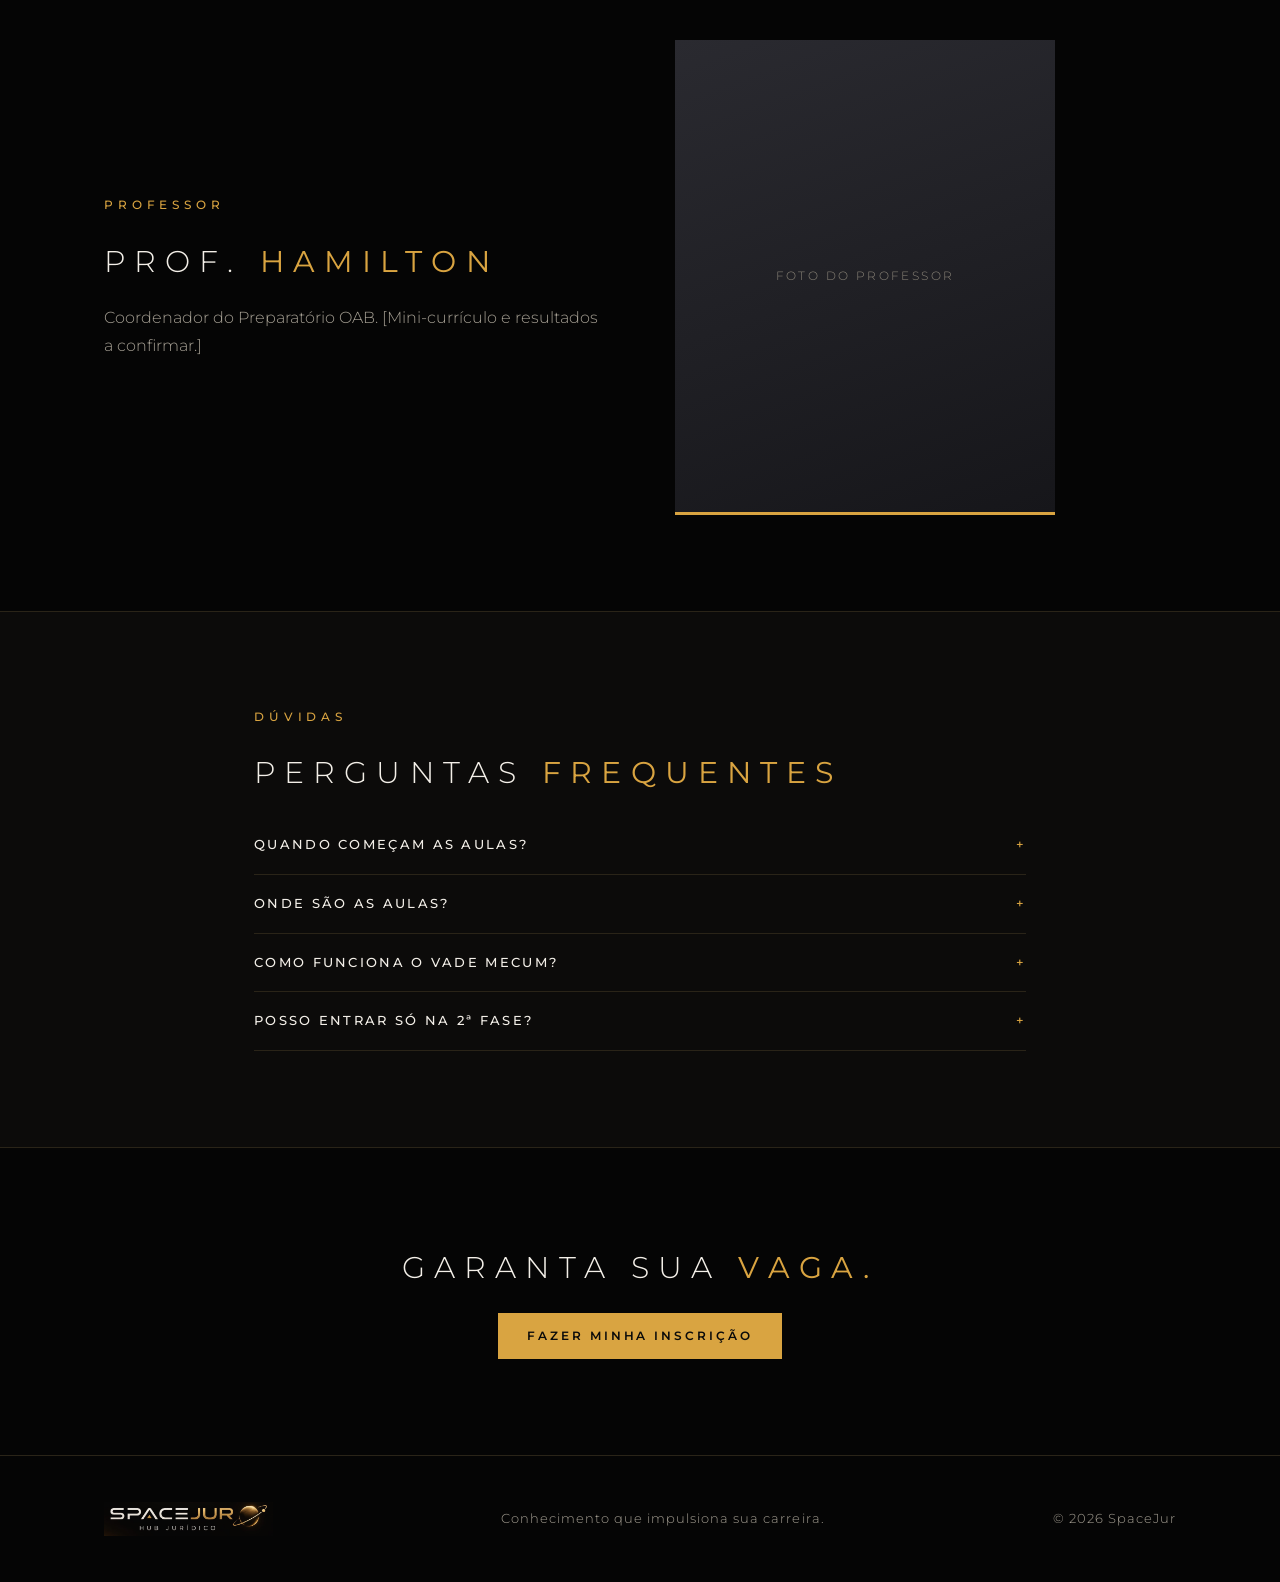
==== commit 1b4295ba: "Substitui pelo site já pronto da SpaceJur Troca o site institucional, a landing do Preparatório OAB " ====
--- a/preparatorio-oab/index.html
+++ b/preparatorio-oab/index.html
@@ -1,294 +1,164 @@
 <!doctype html>
 <html lang="pt-BR">
 <head>
-  <meta charset="utf-8">
-  <meta name="viewport" content="width=device-width, initial-scale=1">
-  <title>Preparatório OAB | SpaceJur</title>
-  <meta name="description" content="Inscreva-se no Preparatório OAB da SpaceJur, no Manauara Shopping, em Manaus. 1ª fase, 2ª fase e mentoria.">
-  <link rel="preconnect" href="https://fonts.googleapis.com">
-  <link rel="preconnect" href="https://fonts.gstatic.com" crossorigin>
-  <link href="https://fonts.googleapis.com/css2?family=Montserrat:wght@200;300;400;500;600&display=swap" rel="stylesheet">
-  <link rel="stylesheet" href="../assets/style.css">
+<meta charset="utf-8">
+<meta name="viewport" content="width=device-width,initial-scale=1">
+<title>Preparatório OAB — Inscrições | SpaceJur</title>
+<meta name="description" content="Inscreva-se no Preparatório OAB da SpaceJur. Os 100 primeiros inscritos ganham um Vade Mecum.">
+<link rel="preconnect" href="https://fonts.googleapis.com">
+<link href="https://fonts.googleapis.com/css2?family=Montserrat:wght@200;300;400;500;600&display=swap" rel="stylesheet">
+<link rel="stylesheet" href="../assets/style.css">
+<style>
+.hero .wrap{display:grid;grid-template-columns:1.05fr .95fr;gap:60px;align-items:start;padding-block:70px}
+@media(max-width:900px){.hero .wrap{grid-template-columns:1fr;gap:40px;padding-block:44px}}
+.hero h1{font-weight:300;font-size:clamp(1.5rem,3.6vw,2.4rem);letter-spacing:.22em;text-transform:uppercase;line-height:1.5;margin-bottom:20px}
+.hero h1 span{color:var(--gold)}
+.gift{margin:28px 0;border:1px solid var(--gold);padding:20px 24px;background:rgba(217,164,65,.06)}
+.gift b{display:block;font-weight:500;font-size:.78rem;letter-spacing:.2em;text-transform:uppercase;color:var(--gold2);line-height:1.8}
+.gift span{font-size:.88rem;color:var(--mute)}
+.mini{display:flex;gap:30px;flex-wrap:wrap;margin-top:6px}
+.mini div{font-size:.66rem;letter-spacing:.26em;text-transform:uppercase;color:var(--mute)}
+.mini b{display:block;font-weight:400;font-size:1rem;letter-spacing:.12em;color:var(--ink);margin-top:2px}
+.how{display:grid;grid-template-columns:repeat(auto-fit,minmax(220px,1fr));gap:1px;background:var(--line);border:1px solid var(--line);margin-top:40px}
+.how div{background:var(--panel);padding:26px}
+.how i{font-style:normal;color:var(--gold);font-size:.7rem;letter-spacing:.3em}
+.how h4{font-weight:500;font-size:.78rem;letter-spacing:.2em;text-transform:uppercase;margin:8px 0}
+.how p{color:var(--mute);font-size:.88rem}
+details{border-bottom:1px solid var(--line);padding:18px 0}
+summary{cursor:pointer;font-size:.8rem;letter-spacing:.18em;text-transform:uppercase;font-weight:500;list-style:none}
+summary::after{content:"+";float:right;color:var(--gold)}
+details[open] summary::after{content:"–"}
+details p{color:var(--mute);margin-top:12px;font-size:.92rem}
+</style>
 </head>
 <body>
-  <a class="skip-link" href="#conteudo">Pular para o conteúdo</a>
 
-  <header class="site-header">
-    <div class="container header-inner">
-      <a class="brand" href="../" aria-label="SpaceJur, voltar ao site">
-        <img src="../assets/logo.jpg" alt="SpaceJur Hub Jurídico" width="1196" height="231">
-      </a>
-      <a class="btn btn-primary btn-sm" href="#inscricao">Inscrever-se</a>
+<header>
+  <div class="wrap nav">
+    <a href="../"><img class="logo" src="../assets/logo.jpg" alt="SpaceJur — Hub Jurídico"></a>
+    <a href="#inscricao" class="btn solid">Inscrever-se</a>
+  </div>
+</header>
+
+<section class="hero glow" style="padding:0">
+  <div class="wrap">
+    <div>
+      <div class="eyebrow">Inscrições abertas</div>
+      <h1>Preparatório <span>OAB</span></h1>
+      <p class="lead">Da 1ª fase à aprovação. Preparação com estratégia, em uma estrutura moderna, com acompanhamento de quem conhece a prova.</p>
+      <div class="gift"><b>Os 100 primeiros inscritos ganham um Vade Mecum</b><span>Garanta o seu preenchendo o formulário ao lado.</span></div>
+      <div class="mini">
+        <div>Início das aulas<b>[data]</b></div>
+        <div>Local<b>Manauara Shopping</b></div>
+      </div>
     </div>
-  </header>
 
-  <main id="conteudo">
-    <!-- Hero + formulário -->
-    <section class="hero lp-hero">
-      <div class="container lp-hero-grid">
-        <div>
-          <span class="eyebrow">SpaceJur Hub Jurídico</span>
-          <h1>Preparatório OAB</h1>
-          <p class="lead">Preparação para o Exame de Ordem com método, acompanhamento e estrutura completa no Manauara Shopping.</p>
-          <p class="highlight">Os 100 primeiros inscritos ganham um Vade Mecum.</p>
-          <ul class="mini-info">
-            <li><span>Início das aulas</span>[data]</li>
-            <li><span>Local</span>Manauara Shopping, Manaus - AM</li>
-          </ul>
+    <form id="inscricao">
+      <div id="fields">
+        <h3>Inscrição</h3>
+        <p class="sub">Preencha seus dados e garanta sua vaga.</p>
+
+        <label for="nome">Nome completo</label>
+        <input id="nome" name="nome" required autocomplete="name">
+
+        <div class="row2">
+          <div><label for="email">E-mail</label><input id="email" name="email" type="email" required autocomplete="email"></div>
+          <div><label for="whats">WhatsApp</label><input id="whats" name="whatsapp" type="tel" required placeholder="(00) 00000-0000" autocomplete="tel"></div>
         </div>
 
-        <div class="form-card" id="inscricao">
-          <div id="form-wrap">
-            <h2>Garanta sua vaga</h2>
-            <form id="lead-form" novalidate>
-              <div class="field">
-                <label for="nome">Nome completo <span class="req" aria-hidden="true">*</span></label>
-                <input type="text" id="nome" name="nome" autocomplete="name" required minlength="3">
-              </div>
-              <div class="field">
-                <label for="email">E-mail <span class="req" aria-hidden="true">*</span></label>
-                <input type="email" id="email" name="email" autocomplete="email" required>
-              </div>
-              <div class="field">
-                <label for="whatsapp">WhatsApp <span class="req" aria-hidden="true">*</span></label>
-                <input type="tel" id="whatsapp" name="whatsapp" autocomplete="tel" inputmode="tel" placeholder="(92) 90000-0000" required pattern="[\d\s()+\-]{10,20}">
-              </div>
-              <div class="field">
-                <label for="situacao">Situação atual <span class="req" aria-hidden="true">*</span></label>
-                <select id="situacao" name="situacao" required>
-                  <option value="">Selecione</option>
-                  <option value="estudante">Estudante de Direito</option>
-                  <option value="bacharel">Bacharel</option>
-                  <option value="aprovado-1fase">Já aprovado(a) na 1ª fase</option>
-                  <option value="advogado">Advogado(a)</option>
-                  <option value="outro">Outro</option>
-                </select>
-              </div>
-              <div class="field">
-                <label for="fase">Fase de interesse <span class="req" aria-hidden="true">*</span></label>
-                <select id="fase" name="fase" required>
-                  <option value="">Selecione</option>
-                  <option value="1fase">1ª fase</option>
-                  <option value="2fase">2ª fase</option>
-                  <option value="mentoria">Mentoria</option>
-                  <option value="nao-sei">Ainda não sei</option>
-                </select>
-              </div>
-              <div class="field">
-                <label class="consent" for="lgpd">
-                  <input type="checkbox" id="lgpd" name="lgpd" required>
-                  <span>Autorizo a SpaceJur a usar meus dados para contato sobre o Preparatório OAB, conforme a LGPD (Lei 13.709/2018). <span class="req" aria-hidden="true">*</span></span>
-                </label>
-              </div>
-              <p class="form-error" id="form-error" role="alert" aria-live="assertive"></p>
-              <button class="btn btn-primary" type="submit">Quero me inscrever</button>
-              <p class="form-note">Todos os campos são obrigatórios.</p>
-            </form>
-          </div>
-        </div>
+        <label for="sit">Situação atual</label>
+        <select id="sit" name="situacao" required>
+          <option value="">Selecione</option>
+          <option>Estudante de Direito</option>
+          <option>Bacharel em Direito</option>
+          <option>Já fui aprovado na 1ª fase da OAB</option>
+          <option>Advogado(a)</option>
+          <option>Outro</option>
+        </select>
+
+        <label for="fase">Em qual fase você quer se preparar?</label>
+        <select id="fase" name="fase" required>
+          <option value="">Selecione</option>
+          <option>1ª fase</option>
+          <option>2ª fase</option>
+          <option>Mentoria</option>
+          <option>Ainda não sei</option>
+        </select>
+
+        <label class="check"><input type="checkbox" required> Autorizo o contato por WhatsApp e e-mail e o uso dos meus dados para esta inscrição, conforme a LGPD.</label>
+        <button class="btn solid" type="submit">Quero minha vaga</button>
       </div>
-    </section>
+      <div class="ok" id="ok"><b>Inscrição recebida</b>Em breve entraremos em contato pelo WhatsApp.</div>
+    </form>
+  </div>
+</section>
 
-    <!-- Etapas -->
-    <section class="section" id="etapas">
-      <div class="container">
-        <div class="section-head">
-          <span class="eyebrow">Etapas</span>
-          <h2>Escolha por onde começar</h2>
-        </div>
-        <div class="grid grid-3">
-          <article class="card">
-            <span class="num">01</span>
-            <h3>1ª fase</h3>
-            <p class="muted">Preparação para a prova objetiva, com revisão dos conteúdos cobrados e treino com questões.</p>
-          </article>
-          <article class="card">
-            <span class="num">02</span>
-            <h3>2ª fase</h3>
-            <p class="muted">Preparação para a prova prático-profissional: peça e questões discursivas na área escolhida.</p>
-          </article>
-          <article class="card">
-            <span class="num">03</span>
-            <h3>Mentoria</h3>
-            <p class="muted">Acompanhamento próximo para organizar a rotina de estudos e ajustar a estratégia até a prova.</p>
-          </article>
-        </div>
-      </div>
-    </section>
+<section class="alt">
+  <div class="wrap">
+    <div class="eyebrow">O preparatório</div>
+    <h2>Escolha sua <b>etapa.</b></h2>
+    <div class="cards">
+      <div class="card"><h3>1ª Fase</h3><p>Prova objetiva de múltipla escolha. Revisão por disciplina, questões e simulados.</p></div>
+      <div class="card"><h3>2ª Fase</h3><p>Prova prática na área que você escolher, com treino de peças e correção.</p></div>
+      <div class="card"><h3>Mentoria</h3><p>Acompanhamento individual: diagnóstico, metas e ajustes ao longo da preparação.</p></div>
+    </div>
+    <div class="how">
+      <div><i>01</i><h4>1ª fase</h4><p>Prova objetiva, com data própria.</p></div>
+      <div><i>02</i><h4>2ª fase</h4><p>Cerca de 15 a 20 dias depois, na área que você escolheu na inscrição do exame.</p></div>
+      <div><i>03</i><h4>Repescagem</h4><p>Quem passa na 1ª e não passa na 2ª pode refazer a 2ª fase no exame seguinte.</p></div>
+    </div>
+  </div>
+</section>
 
-    <!-- Como funciona -->
-    <section class="section" id="como-funciona">
-      <div class="container">
-        <div class="section-head">
-          <span class="eyebrow">Como funciona</span>
-          <h2>O caminho até a carteira</h2>
-        </div>
-        <ol class="steps-list grid grid-3">
-          <li class="card">
-            <span class="num">Passo 1</span>
-            <h3>1ª fase objetiva</h3>
-            <p class="muted">Prova de múltipla escolha que abrange as disciplinas do Exame de Ordem. A aprovação libera a 2ª fase.</p>
-          </li>
-          <li class="card">
-            <span class="num">Passo 2</span>
-            <h3>2ª fase</h3>
-            <p class="muted">Realizada cerca de 15 a 20 dias depois da 1ª fase, na área escolhida: peça profissional e questões discursivas.</p>
-          </li>
-          <li class="card">
-            <span class="num">Passo 3</span>
-            <h3>Repescagem da 2ª fase</h3>
-            <p class="muted">Quem passou na 1ª fase e não foi aprovado na 2ª pode refazer apenas a 2ª fase no exame seguinte.</p>
-          </li>
-        </ol>
-      </div>
-    </section>
+<section>
+  <div class="wrap split">
+    <div>
+      <div class="eyebrow">Professor</div>
+      <h2>Prof. <b>Hamilton</b></h2>
+      <p class="lead">Coordenador do Preparatório OAB. [Mini-currículo e resultados a confirmar.]</p>
+    </div>
+    <div style="aspect-ratio:4/5;max-width:380px;width:100%;background:linear-gradient(160deg,#2a2a30,#16161a);display:grid;place-items:center;color:#8a8478;font-size:.75rem;letter-spacing:.2em;text-transform:uppercase;border-bottom:3px solid var(--gold)">Foto do professor</div>
+  </div>
+</section>
 
-    <!-- Professor -->
-    <section class="section" id="professor">
-      <div class="container prof-grid">
-        <div class="photo-frame" role="img" aria-label="Espaço reservado para a foto do Prof. Hamilton">Foto do<br>Prof. Hamilton</div>
-        <div>
-          <span class="eyebrow">Coordenação</span>
-          <h2>Prof. Hamilton</h2>
-          <p class="muted">[mini-currículo]</p>
-        </div>
-      </div>
-    </section>
+<section class="alt">
+  <div class="wrap" style="max-width:820px">
+    <div class="eyebrow">Dúvidas</div>
+    <h2>Perguntas <b>frequentes</b></h2>
+    <details><summary>Quando começam as aulas?</summary><p>[Data de início a confirmar.]</p></details>
+    <details><summary>Onde são as aulas?</summary><p>Presenciais, no Manauara Shopping, em salas climatizadas e equipadas.</p></details>
+    <details><summary>Como funciona o Vade Mecum?</summary><p>Os 100 primeiros inscritos no preparatório ganham um Vade Mecum.</p></details>
+    <details><summary>Posso entrar só na 2ª fase?</summary><p>Sim. No formulário, escolha a fase em que você quer se preparar.</p></details>
+  </div>
+</section>
 
-    <!-- FAQ -->
-    <section class="section" id="faq">
-      <div class="container">
-        <div class="section-head">
-          <span class="eyebrow">Dúvidas frequentes</span>
-          <h2>Perguntas e respostas</h2>
-        </div>
-        <div class="faq">
-          <details>
-            <summary>Quando começam as aulas?</summary>
-            <p>As aulas começam em [data]. Os inscritos recebem a confirmação e os próximos passos pelo WhatsApp e e-mail informados.</p>
-          </details>
-          <details>
-            <summary>Onde acontecem as aulas?</summary>
-            <p>Na SpaceJur, no Manauara Shopping, em Manaus - AM.</p>
-          </details>
-          <details>
-            <summary>Quanto custa?</summary>
-            <p>Investimento: R$ [●]. Valores e condições de pagamento são enviados após a inscrição.</p>
-          </details>
-          <details>
-            <summary>Ainda estou na faculdade. Posso me inscrever?</summary>
-            <p>Sim. Estudantes de Direito podem se inscrever e escolher a etapa mais adequada ao seu momento. Se tiver dúvida, marque "Ainda não sei" no formulário.</p>
-          </details>
-          <details>
-            <summary>Como funciona o brinde do Vade Mecum?</summary>
-            <p>Os 100 primeiros inscritos ganham um Vade Mecum. As regras de retirada são informadas na confirmação da inscrição.</p>
-          </details>
-          <details>
-            <summary>A inscrição já garante a matrícula?</summary>
-            <p>A inscrição reserva seu interesse. Nossa equipe entra em contato para confirmar turma, valores e matrícula.</p>
-          </details>
-        </div>
-      </div>
-    </section>
+<section class="center">
+  <div class="wrap">
+    <h2>Garanta sua <b>vaga.</b></h2>
+    <div class="btns" style="margin-top:20px"><a href="#inscricao" class="btn solid">Fazer minha inscrição</a></div>
+  </div>
+</section>
 
-    <!-- CTA final -->
-    <section class="section hero cta-final">
-      <div class="container">
-        <span class="eyebrow">Conhecimento que impulsiona sua carreira</span>
-        <h2>Comece sua preparação na SpaceJur</h2>
-        <p class="lead">Os 100 primeiros inscritos ganham um Vade Mecum.</p>
-        <div class="btn-row">
-          <a class="btn btn-primary" href="#inscricao">Inscrever-se agora</a>
-          <a class="btn" href="../">Conheça o hub</a>
-        </div>
-      </div>
-    </section>
-  </main>
+<footer>
+  <div class="wrap row">
+    <a href="../"><img class="logo" src="../assets/logo.jpg" alt="SpaceJur"></a>
+    <div>Conhecimento que impulsiona sua carreira.</div>
+    <div>© 2026 SpaceJur</div>
+  </div>
+</footer>
 
-  <footer class="site-footer">
-    <div class="container footer-inner">
-      <a href="../" aria-label="SpaceJur, voltar ao site"><img src="../assets/logo.jpg" alt="SpaceJur" width="1196" height="231" loading="lazy"></a>
-      <p>Manauara Shopping, Manaus - AM</p>
-      <p>&copy; <span id="ano"></span> SpaceJur Hub Jurídico</p>
-    </div>
-  </footer>
-
-  <script>
-    // Endpoint do CRM. Vazio = modo simulação (nada é enviado).
-    const CRM_ENDPOINT = "";
-
-    (function () {
-      const form = document.getElementById("lead-form");
-      const wrap = document.getElementById("form-wrap");
-      const errorBox = document.getElementById("form-error");
-      const fields = Array.from(form.querySelectorAll("input, select"));
-
-      fields.forEach(function (el) {
-        el.addEventListener("input", function () { el.removeAttribute("aria-invalid"); });
-        el.addEventListener("change", function () { el.removeAttribute("aria-invalid"); });
-      });
-
-      form.addEventListener("submit", async function (e) {
-        e.preventDefault();
-        errorBox.textContent = "";
-
-        let firstInvalid = null;
-        fields.forEach(function (el) {
-          if (el.type !== "checkbox") el.value = el.value.trim();
-          const ok = el.checkValidity();
-          if (!ok) { el.setAttribute("aria-invalid", "true"); firstInvalid = firstInvalid || el; }
-          else el.removeAttribute("aria-invalid");
-        });
-
-        if (firstInvalid) {
-          errorBox.textContent = firstInvalid.id === "lgpd"
-            ? "Para continuar, marque o consentimento de uso dos dados (LGPD)."
-            : "Preencha corretamente todos os campos obrigatórios.";
-          firstInvalid.focus();
-          return;
-        }
-
-        const data = {
-          nome: form.nome.value,
-          email: form.email.value,
-          whatsapp: form.whatsapp.value,
-          situacao: form.situacao.value,
-          fase: form.fase.value,
-          consentimento_lgpd: form.lgpd.checked,
-          origem: "landing-preparatorio-oab",
-          enviado_em: new Date().toISOString()
-        };
-
-        const button = form.querySelector("button[type=submit]");
-        button.disabled = true;
-        button.textContent = "Enviando...";
-
-        try {
-          if (CRM_ENDPOINT) {
-            const res = await fetch(CRM_ENDPOINT, {
-              method: "POST",
-              headers: { "Content-Type": "application/json" },
-              body: JSON.stringify(data)
-            });
-            if (!res.ok) throw new Error("HTTP " + res.status);
-          } else {
-            console.info("CRM_ENDPOINT vazio: envio simulado.", data);
-          }
-          wrap.innerHTML =
-            '<div class="success" tabindex="-1">' +
-            '<h2>Inscrição recebida</h2>' +
-            '<p class="muted">Obrigado! Em breve entraremos em contato pelo WhatsApp e e-mail informados.</p>' +
-            '</div>';
-          wrap.querySelector(".success").focus();
-        } catch (err) {
-          errorBox.textContent = "Não foi possível enviar agora. Tente novamente em instantes.";
-          button.disabled = false;
-          button.textContent = "Quero me inscrever";
-        }
-      });
-
-      document.getElementById("ano").textContent = new Date().getFullYear();
-    })();
-  </script>
+<script>
+// Troque pelo endpoint do CRM (POST JSON). Sem endpoint, só simula o envio.
+const CRM_ENDPOINT = "";
+document.getElementById('inscricao').addEventListener('submit', async e=>{
+  e.preventDefault();
+  const data = Object.fromEntries(new FormData(e.target));
+  if(CRM_ENDPOINT){
+    try{ await fetch(CRM_ENDPOINT,{method:'POST',headers:{'Content-Type':'application/json'},body:JSON.stringify(data)}); }catch(_){}
+  }
+  document.getElementById('fields').style.display='none';
+  document.getElementById('ok').style.display='block';
+});
+</script>
 </body>
 </html>
--- a/assets/style.css
+++ b/assets/style.css
@@ -1,321 +1,78 @@
-/* SpaceJur: estilo compartilhado (site institucional + landing do Preparatório OAB) */
+:root{
+  --bg:#050505; --bg2:#0c0b0a; --panel:#100f0d; --ink:#f3efe8; --mute:#a59f93;
+  --gold:#d9a441; --gold2:#f0c673; --line:#2a2418;
+}
+*{box-sizing:border-box;margin:0;padding:0}
+html{scroll-behavior:smooth;scroll-padding-top:80px}
+body{font-family:Montserrat,system-ui,sans-serif;background:var(--bg);color:var(--ink);line-height:1.7;font-weight:300}
+a{color:inherit;text-decoration:none}
+img{max-width:100%}
+.wrap{max-width:1120px;margin:0 auto;padding:0 24px}
+section{padding:96px 0}
+.eyebrow{font-size:.72rem;letter-spacing:.42em;text-transform:uppercase;color:var(--gold);margin-bottom:22px;font-weight:500}
+h2{font-weight:300;font-size:clamp(1.3rem,2.8vw,1.9rem);letter-spacing:.3em;text-transform:uppercase;line-height:1.6;margin-bottom:18px}
+h2 b{font-weight:400;color:var(--gold)}
+.lead{color:var(--mute);max-width:600px}
+.center{text-align:center}
+.center .lead{margin-left:auto;margin-right:auto}
+.btn{display:inline-flex;align-items:center;justify-content:center;gap:12px;padding:15px 28px;font:500 .72rem Montserrat;letter-spacing:.26em;text-transform:uppercase;border:1px solid var(--gold);color:var(--gold2);background:transparent;cursor:pointer;transition:.2s}
+.btn:hover{background:var(--gold);color:#0a0a0a}
+.btn.solid{background:var(--gold);color:#0a0a0a;font-weight:600}
+.btn.solid:hover{background:var(--gold2);border-color:var(--gold2)}
+.btns{display:flex;gap:14px;flex-wrap:wrap}
+.center .btns{justify-content:center}
+.logo{display:block;mix-blend-mode:screen}
 
-:root {
-  --bg: #050505;
-  --panel: #100f0d;
-  --text: #f3efe8;
-  --muted: #a59f93;
-  --gold: #d9a441;
-  --gold-light: #f0c673;
-  --line: #2a2418;
-  --radius: 4px;
-  --max: 1160px;
-  --header-h: 68px;
-}
+header{position:sticky;top:0;z-index:10;background:rgba(5,5,5,.92);backdrop-filter:blur(10px);border-bottom:1px solid var(--line)}
+.nav{display:flex;align-items:center;justify-content:space-between;height:74px;gap:20px}
+.nav .logo{height:36px}
+.nav .btn{padding:11px 20px}
+.menu{display:flex;gap:26px;font-size:.68rem;letter-spacing:.22em;text-transform:uppercase;font-weight:500;color:var(--mute)}
+.menu a:hover,.menu a.hl{color:var(--gold2)}
+@media(max-width:980px){.menu{display:none}}
 
-*,
-*::before,
-*::after { box-sizing: border-box; }
+.glow{background:
+  radial-gradient(700px 400px at 100% 0%,rgba(217,164,65,.22),transparent 70%),
+  radial-gradient(600px 420px at 0% 100%,rgba(217,164,65,.14),transparent 70%)}
+.alt{background:var(--bg2);border-block:1px solid var(--line)}
 
-html { scroll-behavior: smooth; scroll-padding-top: calc(var(--header-h) + 12px); }
+.cards{display:grid;grid-template-columns:repeat(auto-fit,minmax(240px,1fr));gap:24px;margin-top:44px}
+.card{border:1px solid var(--line);background:var(--panel);padding:34px 30px;position:relative}
+.card::before{content:"";position:absolute;left:0;top:0;right:0;height:2px;background:var(--gold)}
+.card h3{font-weight:500;font-size:.82rem;letter-spacing:.22em;text-transform:uppercase;color:var(--gold);margin-bottom:12px;line-height:1.6}
+.card p{color:var(--mute);font-size:.92rem}
+.card.hl{border-color:var(--gold)}
 
-body {
-  margin: 0;
-  background: var(--bg);
-  color: var(--text);
-  font-family: "Montserrat", system-ui, -apple-system, "Segoe UI", sans-serif;
-  font-weight: 300;
-  font-size: 1rem;
-  line-height: 1.7;
-  overflow-x: hidden;
-  -webkit-font-smoothing: antialiased;
-}
+.tiles{display:grid;grid-template-columns:repeat(auto-fit,minmax(210px,1fr));gap:1px;background:var(--line);border:1px solid var(--line);margin-top:44px}
+.tile{background:var(--panel);padding:26px 18px;text-align:center;font-size:.7rem;letter-spacing:.2em;text-transform:uppercase;font-weight:400;transition:.2s}
+.tile:hover{background:#17140d;color:var(--gold2)}
+.tile.hl{outline:1px solid var(--gold);outline-offset:-1px;color:var(--gold2)}
 
-img { max-width: 100%; height: auto; display: block; }
+.split{display:grid;grid-template-columns:1fr 1fr;gap:70px;align-items:center}
+@media(max-width:900px){.split{grid-template-columns:1fr;gap:40px}}
+.photo{aspect-ratio:4/3.4;background:url(fachada.jpg) center 40%/cover;border:1px solid var(--line);position:relative}
+.photo::after{content:"";position:absolute;inset:18px -18px -18px 18px;border:1px solid var(--gold);z-index:-1}
+.list{list-style:none;display:grid;gap:14px;margin:26px 0 32px;font-size:.95rem}
+.list li{display:flex;gap:16px}
+.list li::before{content:"";width:22px;height:1px;background:var(--gold);margin-top:13px;flex:none}
 
-a { color: var(--gold-light); text-decoration: none; }
-a:hover { color: var(--text); }
+/* formulário */
+form{background:var(--panel);border:1px solid var(--line);padding:36px;position:relative}
+form::before{content:"";position:absolute;left:0;right:0;top:0;height:2px;background:linear-gradient(90deg,transparent,var(--gold),transparent)}
+form h3{font-size:.9rem;letter-spacing:.3em;text-transform:uppercase;font-weight:400;margin-bottom:6px}
+form .sub{color:var(--mute);font-size:.88rem;margin-bottom:12px}
+label{display:block;font-size:.64rem;letter-spacing:.24em;text-transform:uppercase;font-weight:500;color:var(--mute);margin:16px 0 6px}
+input,select{width:100%;padding:13px 14px;font:300 .95rem Montserrat;border:1px solid var(--line);background:#080807;color:var(--ink);border-radius:0}
+select option{background:#080807}
+input:focus,select:focus{outline:none;border-color:var(--gold)}
+.row2{display:grid;grid-template-columns:1fr 1fr;gap:14px}
+@media(max-width:520px){.row2{grid-template-columns:1fr}}
+.check{display:flex;gap:10px;align-items:flex-start;margin-top:20px;font-size:.78rem;color:var(--mute);letter-spacing:0;text-transform:none;font-weight:300}
+.check input{width:auto;margin-top:5px}
+form .btn{width:100%;margin-top:24px}
+.ok{display:none;text-align:center;padding:40px 10px;color:var(--mute)}
+.ok b{display:block;font-weight:400;letter-spacing:.24em;text-transform:uppercase;font-size:.9rem;color:var(--gold2);margin-bottom:10px}
 
-:focus-visible { outline: 2px solid var(--gold-light); outline-offset: 3px; }
-
-h1, h2, h3 {
-  margin: 0 0 .8em;
-  font-weight: 300;
-  text-transform: uppercase;
-  letter-spacing: .2em;
-  line-height: 1.35;
-}
-h1 { font-size: clamp(1.5rem, 5vw, 2.6rem); font-weight: 200; letter-spacing: .25em; }
-h2 { font-size: clamp(1.2rem, 3.5vw, 1.75rem); }
-h3 { font-size: .95rem; font-weight: 500; letter-spacing: .2em; color: var(--gold-light); }
-p { margin: 0 0 1em; }
-
-.container { width: 100%; max-width: var(--max); margin: 0 auto; padding: 0 20px; }
-
-.eyebrow {
-  display: block;
-  margin-bottom: 1em;
-  font-size: .72rem;
-  font-weight: 500;
-  letter-spacing: .4em;
-  text-transform: uppercase;
-  color: var(--gold);
-}
-.lead { color: var(--muted); max-width: 640px; }
-.muted { color: var(--muted); }
-
-.skip-link {
-  position: absolute; left: 12px; top: -60px; z-index: 100;
-  padding: 8px 14px; background: var(--gold); color: var(--bg); font-weight: 600;
-}
-.skip-link:focus { top: 12px; }
-
-.sr-only { position: absolute; width: 1px; height: 1px; padding: 0; margin: -1px; overflow: hidden; clip: rect(0 0 0 0); white-space: nowrap; border: 0; }
-.plain-list { list-style: none; margin: 0; padding: 0; }
-
-/* ---------- Botões ---------- */
-.btn {
-  display: inline-flex; align-items: center; justify-content: center;
-  min-height: 46px;
-  padding: 12px 26px;
-  border: 1px solid var(--gold);
-  border-radius: var(--radius);
-  background: transparent;
-  color: var(--gold-light);
-  font: inherit;
-  font-size: .75rem;
-  font-weight: 500;
-  letter-spacing: .2em;
-  text-transform: uppercase;
-  text-align: center;
-  cursor: pointer;
-  transition: background .2s, color .2s, border-color .2s;
-}
-.btn:hover { background: rgba(217, 164, 65, .1); color: var(--text); }
-.btn-primary { background: var(--gold); color: var(--bg); font-weight: 600; }
-.btn-primary:hover { background: var(--gold-light); color: var(--bg); border-color: var(--gold-light); }
-.btn-sm { min-height: 40px; padding: 8px 14px; font-size: .66rem; letter-spacing: .14em; white-space: nowrap; }
-.btn-row { display: flex; flex-wrap: wrap; gap: 12px; margin-top: 28px; }
-
-/* ---------- Cabeçalho ---------- */
-.site-header {
-  position: fixed; inset: 0 0 auto 0; z-index: 50;
-  height: var(--header-h);
-  background: rgba(5, 5, 5, .92);
-  border-bottom: 1px solid var(--line);
-  backdrop-filter: blur(8px);
-}
-.header-inner { display: flex; align-items: center; justify-content: space-between; gap: 16px; height: 100%; }
-.brand { display: flex; align-items: center; gap: 10px; }
-.brand img { height: 26px; width: auto; mix-blend-mode: screen; }
-
-.nav-toggle {
-  display: inline-flex; flex-direction: column; justify-content: center; gap: 5px;
-  width: 44px; height: 44px; padding: 10px;
-  background: none; border: 1px solid var(--line); border-radius: var(--radius); cursor: pointer;
-}
-.nav-toggle span { display: block; height: 1px; background: var(--text); }
-
-.site-nav {
-  position: fixed; top: var(--header-h); left: 0; right: 0;
-  display: none;
-  padding: 12px 20px 24px;
-  background: var(--bg);
-  border-bottom: 1px solid var(--line);
-}
-.site-nav.open { display: block; }
-.site-nav ul { list-style: none; margin: 0; padding: 0; }
-.site-nav a {
-  display: block; padding: 12px 0;
-  color: var(--text);
-  font-size: .78rem; letter-spacing: .2em; text-transform: uppercase;
-  border-bottom: 1px solid var(--line);
-}
-.site-nav a:hover { color: var(--gold-light); }
-.header-actions { display: flex; align-items: center; gap: 10px; }
-
-main { padding-top: var(--header-h); }
-
-/* ---------- Seções ---------- */
-.section { padding: 72px 0; border-top: 1px solid var(--line); }
-.section-head { margin-bottom: 40px; }
-
-.hero {
-  position: relative;
-  padding: 72px 0 80px;
-  overflow: hidden;
-  background:
-    radial-gradient(circle at 0% 0%, rgba(217, 164, 65, .16), transparent 45%),
-    radial-gradient(circle at 100% 100%, rgba(240, 198, 115, .10), transparent 45%);
-}
-.hero-logo { width: min(620px, 100%); margin: 0 auto 40px; mix-blend-mode: screen; }
-.gold { display: block; color: var(--gold-light); }
-.hero-center { text-align: center; }
-.hero-center .lead { margin: 0 auto; }
-.hero-center .btn-row { justify-content: center; }
-
-.facade { margin: 0; border-top: 1px solid var(--line); }
-.facade img { width: 100%; height: clamp(260px, 56vw, 640px); object-fit: cover; object-position: center 45%; }
-
-/* ---------- Grades e cards ---------- */
-.grid { display: grid; gap: 16px; grid-template-columns: 1fr; }
-.card {
-  padding: 28px 24px;
-  background: var(--panel);
-  border: 1px solid var(--line);
-  border-radius: var(--radius);
-}
-.card p:last-child { margin-bottom: 0; }
-.card-feature { border-color: var(--gold); background: linear-gradient(160deg, rgba(217, 164, 65, .12), var(--panel) 60%); }
-.card .num {
-  display: block; margin-bottom: 14px;
-  font-size: .72rem; font-weight: 500; letter-spacing: .3em; color: var(--gold);
-}
-
-.eco-grid { grid-template-columns: repeat(2, 1fr); gap: 12px; }
-.eco-item {
-  display: flex; flex-direction: column; align-items: center; justify-content: flex-start; gap: 12px;
-  padding: 22px 12px;
-  background: var(--panel);
-  border: 1px solid var(--line);
-  border-radius: var(--radius);
-  font-size: .68rem; font-weight: 400; letter-spacing: .12em; line-height: 1.5; text-transform: uppercase; text-align: center;
-}
-.eco-item .icon { width: 28px; height: 28px; color: var(--gold); }
-.eco-item.featured { border-color: var(--gold); color: var(--gold-light); font-weight: 500; }
-
-.icon { fill: none; stroke: currentColor; stroke-width: 1.4; stroke-linecap: round; stroke-linejoin: round; }
-.card-icon { display: flex; gap: 18px; align-items: flex-start; }
-.icon-ring {
-  display: inline-flex; align-items: center; justify-content: center; flex: none;
-  width: 56px; height: 56px;
-  border: 1px solid var(--gold); border-radius: 50%;
-  color: var(--gold);
-}
-.icon-ring .icon { width: 26px; height: 26px; }
-.planet-intro { max-width: 720px; margin-bottom: 32px; padding-left: 20px; border-left: 1px solid var(--gold); }
-.planet-intro p { margin: 0; }
-
-.tag-list { display: flex; flex-wrap: wrap; gap: 8px; list-style: none; margin: 0 0 24px; padding: 0; }
-.tag-list li {
-  padding: 6px 14px;
-  border: 1px solid var(--line);
-  border-radius: 999px;
-  font-size: .72rem; letter-spacing: .15em; text-transform: uppercase; color: var(--text);
-}
-
-.place { display: flex; flex-direction: column; gap: 4px; margin: 20px 0 0; }
-.place strong { font-weight: 500; letter-spacing: .15em; text-transform: uppercase; color: var(--gold-light); }
-
-/* ---------- Rodapé ---------- */
-.site-footer { padding: 40px 0; border-top: 1px solid var(--line); font-size: .8rem; color: var(--muted); }
-.footer-inner { display: flex; flex-direction: column; gap: 16px; align-items: flex-start; }
-.footer-inner img { height: 32px; width: auto; mix-blend-mode: screen; }
-.footer-inner p { margin: 0; }
-
-/* ---------- Landing: hero + formulário ---------- */
-.lp-hero { padding: 48px 0 64px; }
-.lp-hero-grid { display: grid; gap: 32px; grid-template-columns: 1fr; align-items: start; }
-.highlight {
-  margin: 24px 0;
-  padding: 18px 20px;
-  border: 1px solid var(--gold);
-  border-radius: var(--radius);
-  background: rgba(217, 164, 65, .08);
-  color: var(--gold-light);
-  font-weight: 500;
-  letter-spacing: .05em;
-}
-.mini-info { display: grid; gap: 10px; margin: 0; padding: 0; list-style: none; font-size: .9rem; }
-.mini-info li { padding-left: 16px; border-left: 1px solid var(--gold); }
-.mini-info span { display: block; font-size: .68rem; letter-spacing: .3em; text-transform: uppercase; color: var(--muted); }
-
-.form-card { padding: 28px 22px; background: var(--panel); border: 1px solid var(--line); border-radius: var(--radius); }
-.form-card h2 { font-size: 1.05rem; }
-.field { margin-bottom: 16px; }
-.field label, .field legend {
-  display: block; margin-bottom: 6px;
-  font-size: .72rem; font-weight: 500; letter-spacing: .15em; text-transform: uppercase; color: var(--text);
-}
-.field input[type="text"],
-.field input[type="email"],
-.field input[type="tel"],
-.field select {
-  width: 100%; min-height: 46px;
-  padding: 10px 14px;
-  background: var(--bg);
-  border: 1px solid #4a4030;
-  border-radius: var(--radius);
-  color: var(--text);
-  font: inherit; font-size: 1rem;
-}
-.field select { appearance: none; background-image: linear-gradient(45deg, transparent 50%, var(--gold) 50%), linear-gradient(135deg, var(--gold) 50%, transparent 50%); background-position: calc(100% - 20px) 50%, calc(100% - 15px) 50%; background-size: 5px 5px; background-repeat: no-repeat; padding-right: 36px; }
-.field input:focus, .field select:focus { border-color: var(--gold); outline: none; box-shadow: 0 0 0 1px var(--gold); }
-.field [aria-invalid="true"] { border-color: #e07a6a; }
-.req { color: var(--gold-light); }
-.field label.consent { text-transform: none; letter-spacing: 0; font-weight: 300; color: var(--muted); font-size: .82rem; }
-.consent { display: flex; gap: 10px; align-items: flex-start; font-size: .82rem; color: var(--muted); }
-.consent input { width: 20px; height: 20px; margin-top: 3px; flex: none; accent-color: var(--gold); }
-.form-error { min-height: 1.2em; margin: 4px 0 0; font-size: .8rem; color: #f0a091; }
-.form-note { margin: 12px 0 0; font-size: .75rem; color: var(--muted); }
-.form-card .btn { width: 100%; }
-.success { text-align: center; padding: 24px 0; }
-.success h2 { color: var(--gold-light); }
-
-.steps-list { counter-reset: s; list-style: none; margin: 0; padding: 0; display: grid; gap: 16px; }
-
-.photo-frame {
-  display: flex; align-items: center; justify-content: center;
-  aspect-ratio: 4 / 5; width: 100%; max-width: 320px;
-  border: 1px dashed var(--gold);
-  border-radius: var(--radius);
-  background: var(--panel);
-  color: var(--muted); font-size: .75rem; letter-spacing: .2em; text-transform: uppercase; text-align: center;
-}
-.prof-grid { display: grid; gap: 32px; grid-template-columns: 1fr; align-items: center; }
-
-.faq details { border-bottom: 1px solid var(--line); }
-.faq summary {
-  padding: 18px 28px 18px 0; position: relative;
-  cursor: pointer; list-style: none;
-  font-weight: 400; letter-spacing: .05em;
-}
-.faq summary::-webkit-details-marker { display: none; }
-.faq summary::after { content: "+"; position: absolute; right: 4px; top: 16px; color: var(--gold); font-size: 1.2rem; }
-.faq details[open] summary::after { content: "−"; }
-.faq details p { color: var(--muted); padding-bottom: 12px; }
-
-.cta-final { text-align: center; }
-.cta-final .lead { margin: 0 auto; }
-.cta-final .btn-row { justify-content: center; }
-
-/* ---------- Tablet ---------- */
-@media (min-width: 640px) {
-  .container { padding: 0 32px; }
-  .grid-2 { grid-template-columns: repeat(2, 1fr); }
-  .grid-3 { grid-template-columns: repeat(2, 1fr); }
-  .grid-4 { grid-template-columns: repeat(2, 1fr); }
-  .eco-grid { grid-template-columns: repeat(4, 1fr); }
-  .brand img { height: 30px; }
-  .section { padding: 88px 0; }
-  .footer-inner { flex-direction: row; justify-content: space-between; align-items: center; }
-  .form-card { padding: 32px; }
-}
-
-/* ---------- Desktop ---------- */
-@media (min-width: 1024px) {
-  :root { --header-h: 76px; }
-  .nav-toggle { display: none; }
-  .site-nav { position: static; display: block; padding: 0; background: none; border: 0; }
-  .site-nav ul { display: flex; gap: 22px; }
-  .site-nav a { padding: 6px 0; border: 0; font-size: .68rem; letter-spacing: .18em; }
-  .brand img { height: 36px; }
-  .grid-3 { grid-template-columns: repeat(3, 1fr); }
-  .grid-4 { grid-template-columns: repeat(4, 1fr); }
-  .eco-grid { grid-template-columns: repeat(7, 1fr); }
-  .hero { padding: 96px 0 112px; }
-  .lp-hero { padding: 72px 0 88px; }
-  .lp-hero-grid { grid-template-columns: 1.05fr .95fr; gap: 56px; }
-  .prof-grid { grid-template-columns: 320px 1fr; gap: 56px; }
-  .section { padding: 104px 0; }
-}
+footer{padding:46px 0;border-top:1px solid var(--line);color:var(--mute);font-size:.8rem;letter-spacing:.08em}
+footer .row{display:flex;justify-content:space-between;gap:24px;flex-wrap:wrap;align-items:center}
+footer .logo{height:34px}
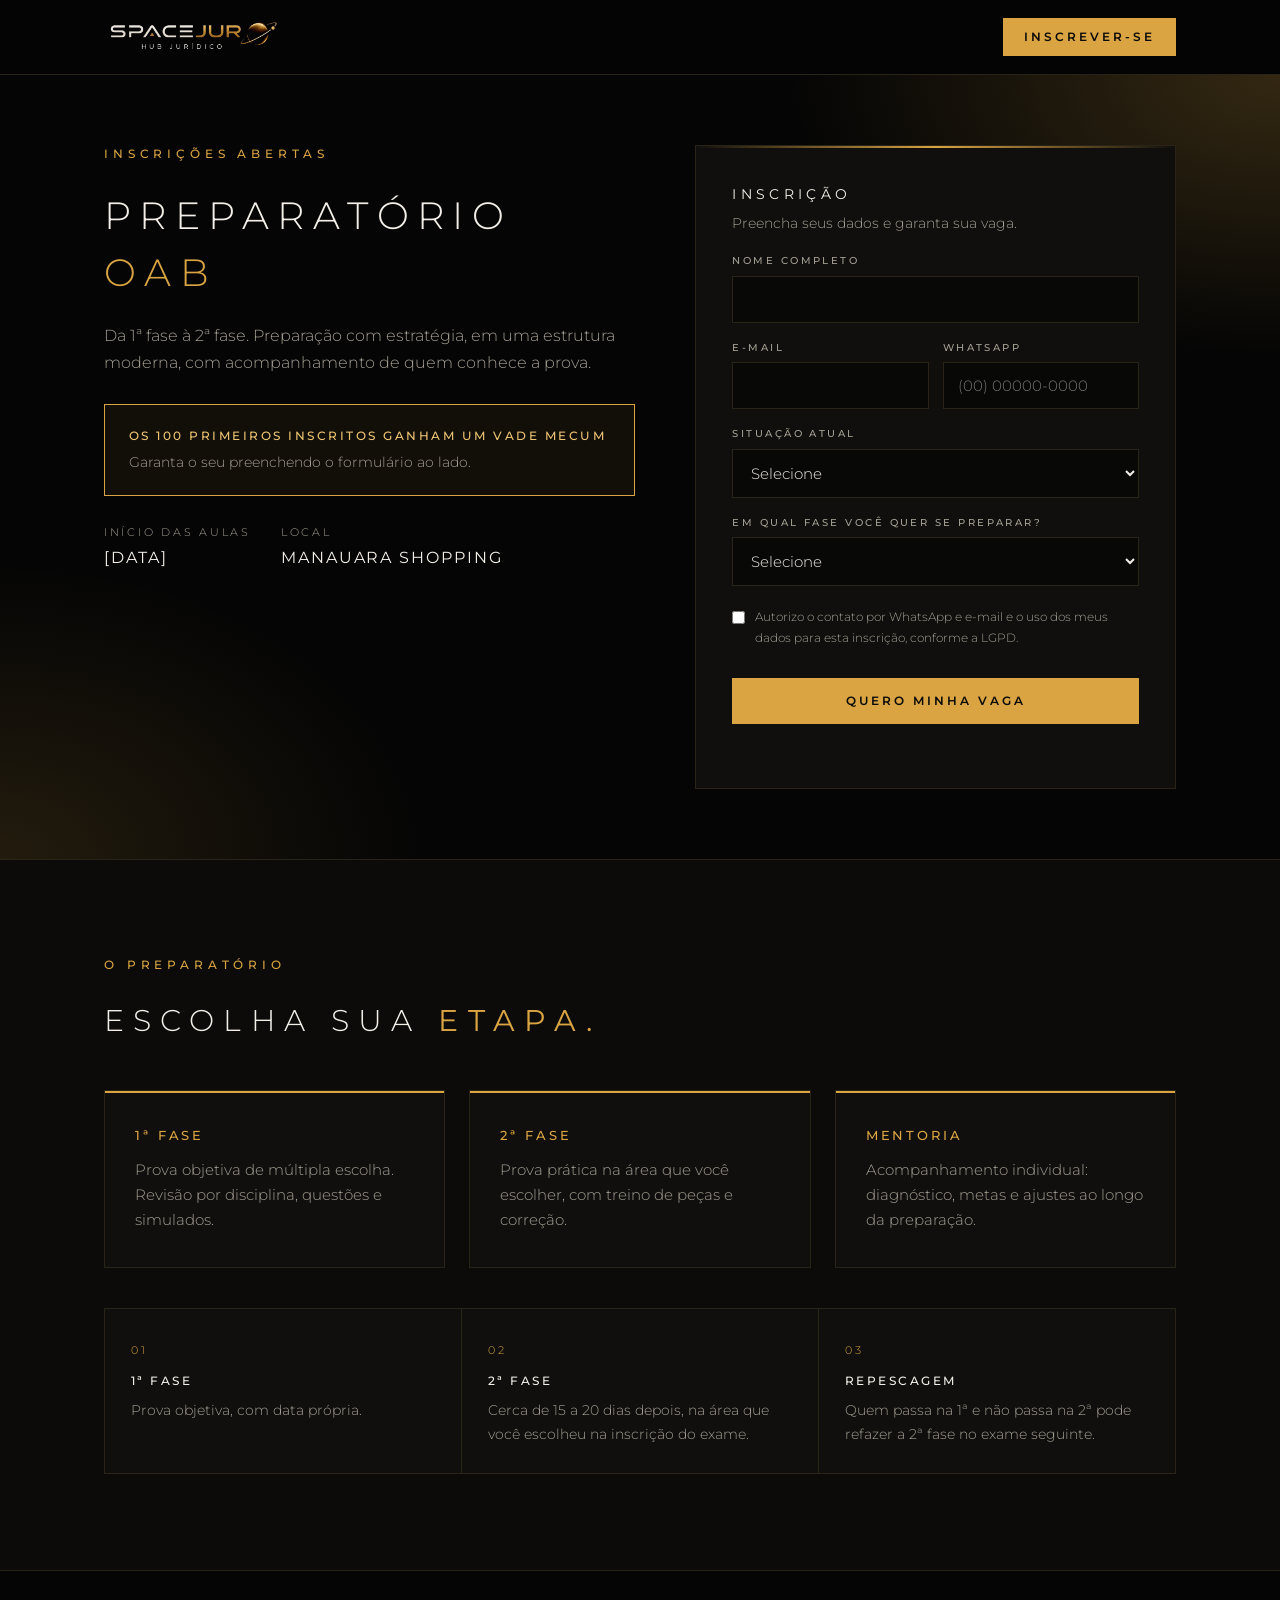
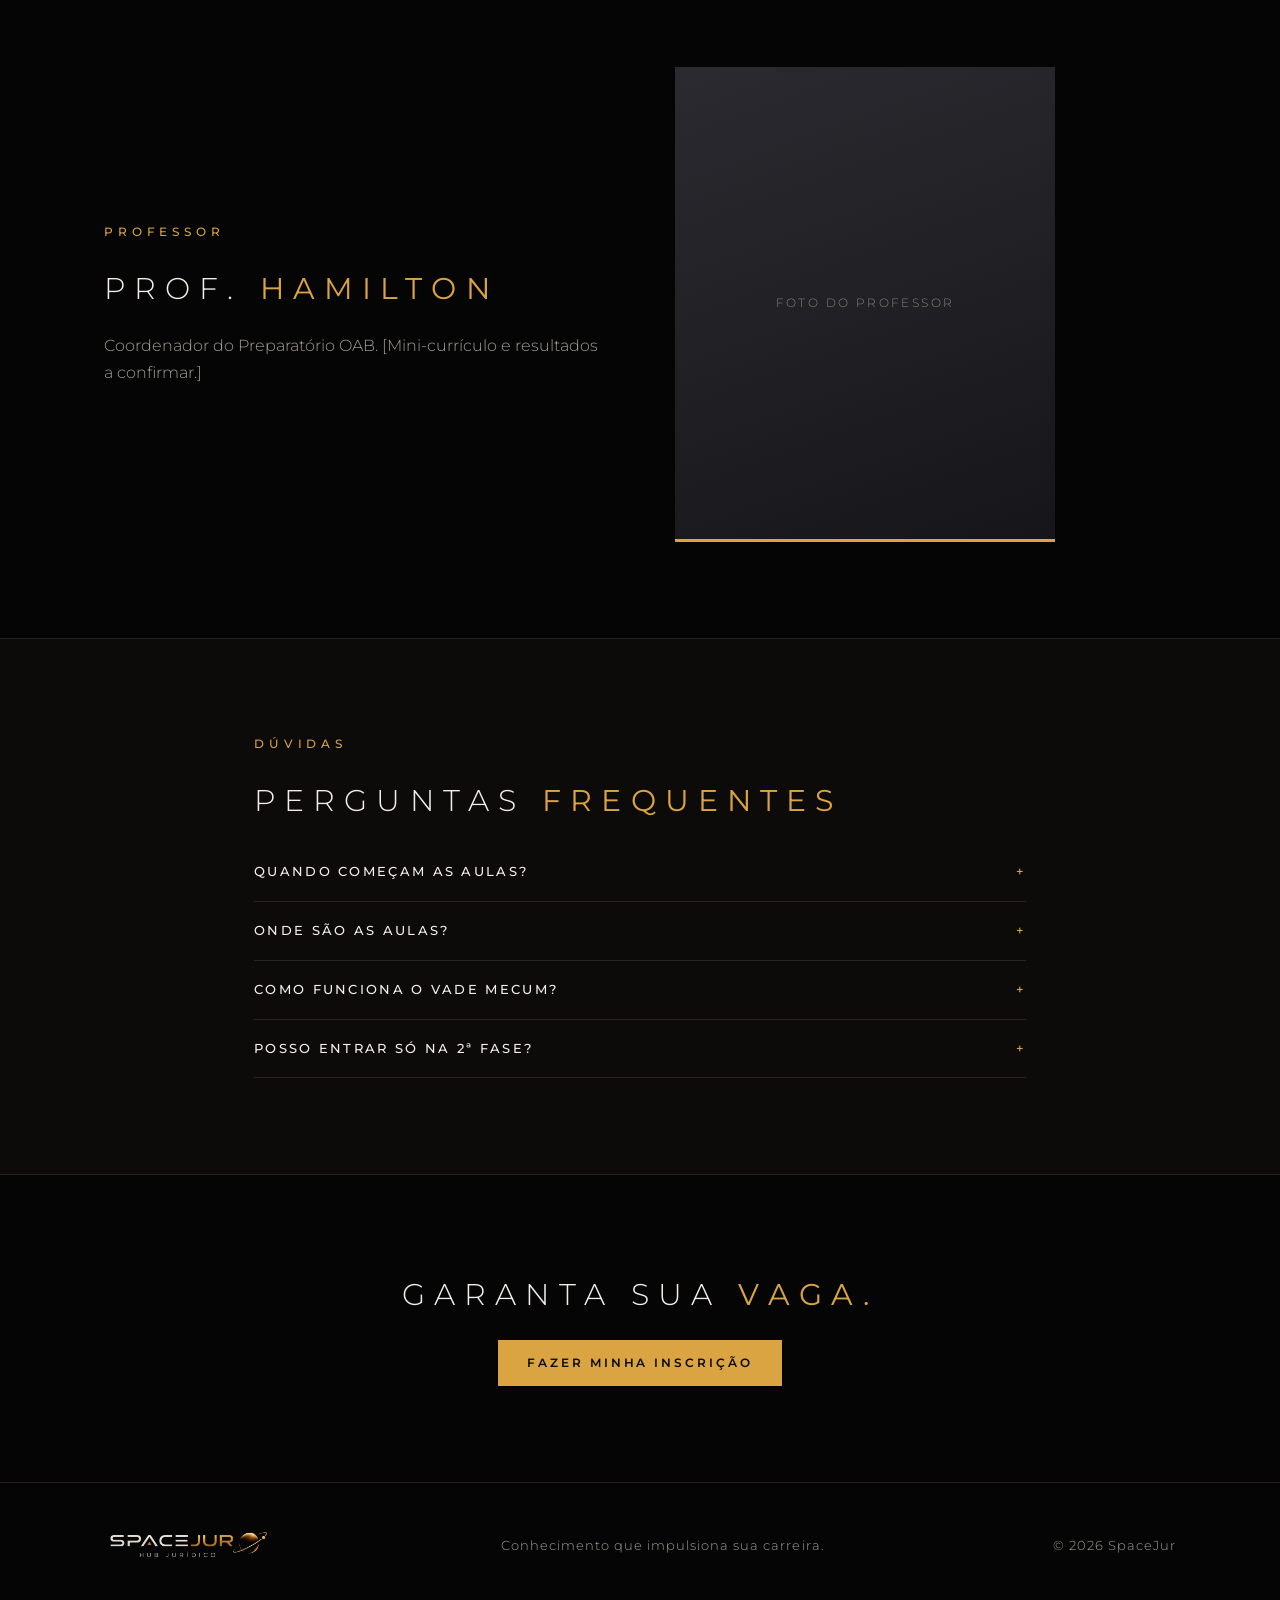
==== commit 1aacea73: "Ajusta menu mobile, cabeçalho, logo e formulário - Menu com botão de abrir/fechar abaixo de 1180px -" ====
--- a/preparatorio-oab/index.html
+++ b/preparatorio-oab/index.html
@@ -45,7 +45,7 @@
     <div>
       <div class="eyebrow">Inscrições abertas</div>
       <h1>Preparatório <span>OAB</span></h1>
-      <p class="lead">Da 1ª fase à aprovação. Preparação com estratégia, em uma estrutura moderna, com acompanhamento de quem conhece a prova.</p>
+      <p class="lead">Da 1ª fase à 2ª fase. Preparação com estratégia, em uma estrutura moderna, com acompanhamento de quem conhece a prova.</p>
       <div class="gift"><b>Os 100 primeiros inscritos ganham um Vade Mecum</b><span>Garanta o seu preenchendo o formulário ao lado.</span></div>
       <div class="mini">
         <div>Início das aulas<b>[data]</b></div>
@@ -85,8 +85,9 @@
           <option>Ainda não sei</option>
         </select>
 
-        <label class="check"><input type="checkbox" required> Autorizo o contato por WhatsApp e e-mail e o uso dos meus dados para esta inscrição, conforme a LGPD.</label>
+        <label class="check"><input type="checkbox" name="consentimento_lgpd" value="sim" required> Autorizo o contato por WhatsApp e e-mail e o uso dos meus dados para esta inscrição, conforme a LGPD.</label>
         <button class="btn solid" type="submit">Quero minha vaga</button>
+        <p class="form-msg" id="form-msg" role="alert"></p>
       </div>
       <div class="ok" id="ok"><b>Inscrição recebida</b>Em breve entraremos em contato pelo WhatsApp.</div>
     </form>
@@ -126,7 +127,7 @@
     <div class="eyebrow">Dúvidas</div>
     <h2>Perguntas <b>frequentes</b></h2>
     <details><summary>Quando começam as aulas?</summary><p>[Data de início a confirmar.]</p></details>
-    <details><summary>Onde são as aulas?</summary><p>Presenciais, no Manauara Shopping, em salas climatizadas e equipadas.</p></details>
+    <details><summary>Onde são as aulas?</summary><p>Presenciais, na SpaceJur, no Manauara Shopping.</p></details>
     <details><summary>Como funciona o Vade Mecum?</summary><p>Os 100 primeiros inscritos no preparatório ganham um Vade Mecum.</p></details>
     <details><summary>Posso entrar só na 2ª fase?</summary><p>Sim. No formulário, escolha a fase em que você quer se preparar.</p></details>
   </div>
@@ -153,8 +154,19 @@
 document.getElementById('inscricao').addEventListener('submit', async e=>{
   e.preventDefault();
   const data = Object.fromEntries(new FormData(e.target));
+  data.enviado_em = new Date().toISOString();
+  const btn = e.target.querySelector('button[type=submit]'), msg = document.getElementById('form-msg');
+  msg.textContent = '';
   if(CRM_ENDPOINT){
-    try{ await fetch(CRM_ENDPOINT,{method:'POST',headers:{'Content-Type':'application/json'},body:JSON.stringify(data)}); }catch(_){}
+    btn.disabled = true;
+    try{
+      const res = await fetch(CRM_ENDPOINT,{method:'POST',headers:{'Content-Type':'application/json'},body:JSON.stringify(data)});
+      if(!res.ok) throw new Error('HTTP '+res.status);
+    }catch(_){
+      msg.textContent = 'Não foi possível enviar agora. Tente novamente em instantes.';
+      btn.disabled = false;
+      return;
+    }
   }
   document.getElementById('fields').style.display='none';
   document.getElementById('ok').style.display='block';
--- a/assets/style.css
+++ b/assets/style.css
@@ -6,7 +6,7 @@
 html{scroll-behavior:smooth;scroll-padding-top:80px}
 body{font-family:Montserrat,system-ui,sans-serif;background:var(--bg);color:var(--ink);line-height:1.7;font-weight:300}
 a{color:inherit;text-decoration:none}
-img{max-width:100%}
+img{max-width:100%;height:auto}
 .wrap{max-width:1120px;margin:0 auto;padding:0 24px}
 section{padding:96px 0}
 .eyebrow{font-size:.72rem;letter-spacing:.42em;text-transform:uppercase;color:var(--gold);margin-bottom:22px;font-weight:500}
@@ -26,10 +26,24 @@
 header{position:sticky;top:0;z-index:10;background:rgba(5,5,5,.92);backdrop-filter:blur(10px);border-bottom:1px solid var(--line)}
 .nav{display:flex;align-items:center;justify-content:space-between;height:74px;gap:20px}
 .nav .logo{height:36px}
-.nav .btn{padding:11px 20px}
-.menu{display:flex;gap:26px;font-size:.68rem;letter-spacing:.22em;text-transform:uppercase;font-weight:500;color:var(--mute)}
+.nav .btn{padding:11px 20px;white-space:nowrap}
+.menu{display:flex;gap:22px;font-size:.66rem;letter-spacing:.18em;text-transform:uppercase;font-weight:500;color:var(--mute)}
+.menu a{white-space:nowrap}
 .menu a:hover,.menu a.hl{color:var(--gold2)}
-@media(max-width:980px){.menu{display:none}}
+.nav-right{display:flex;align-items:center;gap:10px}
+.menu-toggle{display:none;flex-direction:column;justify-content:center;gap:5px;width:44px;height:44px;padding:0 11px;background:none;border:1px solid var(--line);cursor:pointer}
+.menu-toggle span{display:block;height:1px;background:var(--ink)}
+@media(max-width:1180px){
+  .menu-toggle{display:inline-flex}
+  .menu{display:none;position:absolute;top:100%;left:0;right:0;flex-direction:column;gap:0;padding:8px 24px 20px;background:var(--bg);border-bottom:1px solid var(--line);font-size:.74rem}
+  .menu.open{display:flex}
+  .menu a{padding:14px 0;border-bottom:1px solid var(--line)}
+}
+@media(max-width:520px){
+  .nav{gap:12px}
+  .nav .logo{height:26px}
+  .nav .btn{padding:10px 14px;letter-spacing:.16em}
+}
 
 .glow{background:
   radial-gradient(700px 400px at 100% 0%,rgba(217,164,65,.22),transparent 70%),
@@ -76,3 +90,5 @@
 footer{padding:46px 0;border-top:1px solid var(--line);color:var(--mute);font-size:.8rem;letter-spacing:.08em}
 footer .row{display:flex;justify-content:space-between;gap:24px;flex-wrap:wrap;align-items:center}
 footer .logo{height:34px}
+
+.form-msg{min-height:1.2em;margin-top:12px;font-size:.8rem;color:#f0a091}
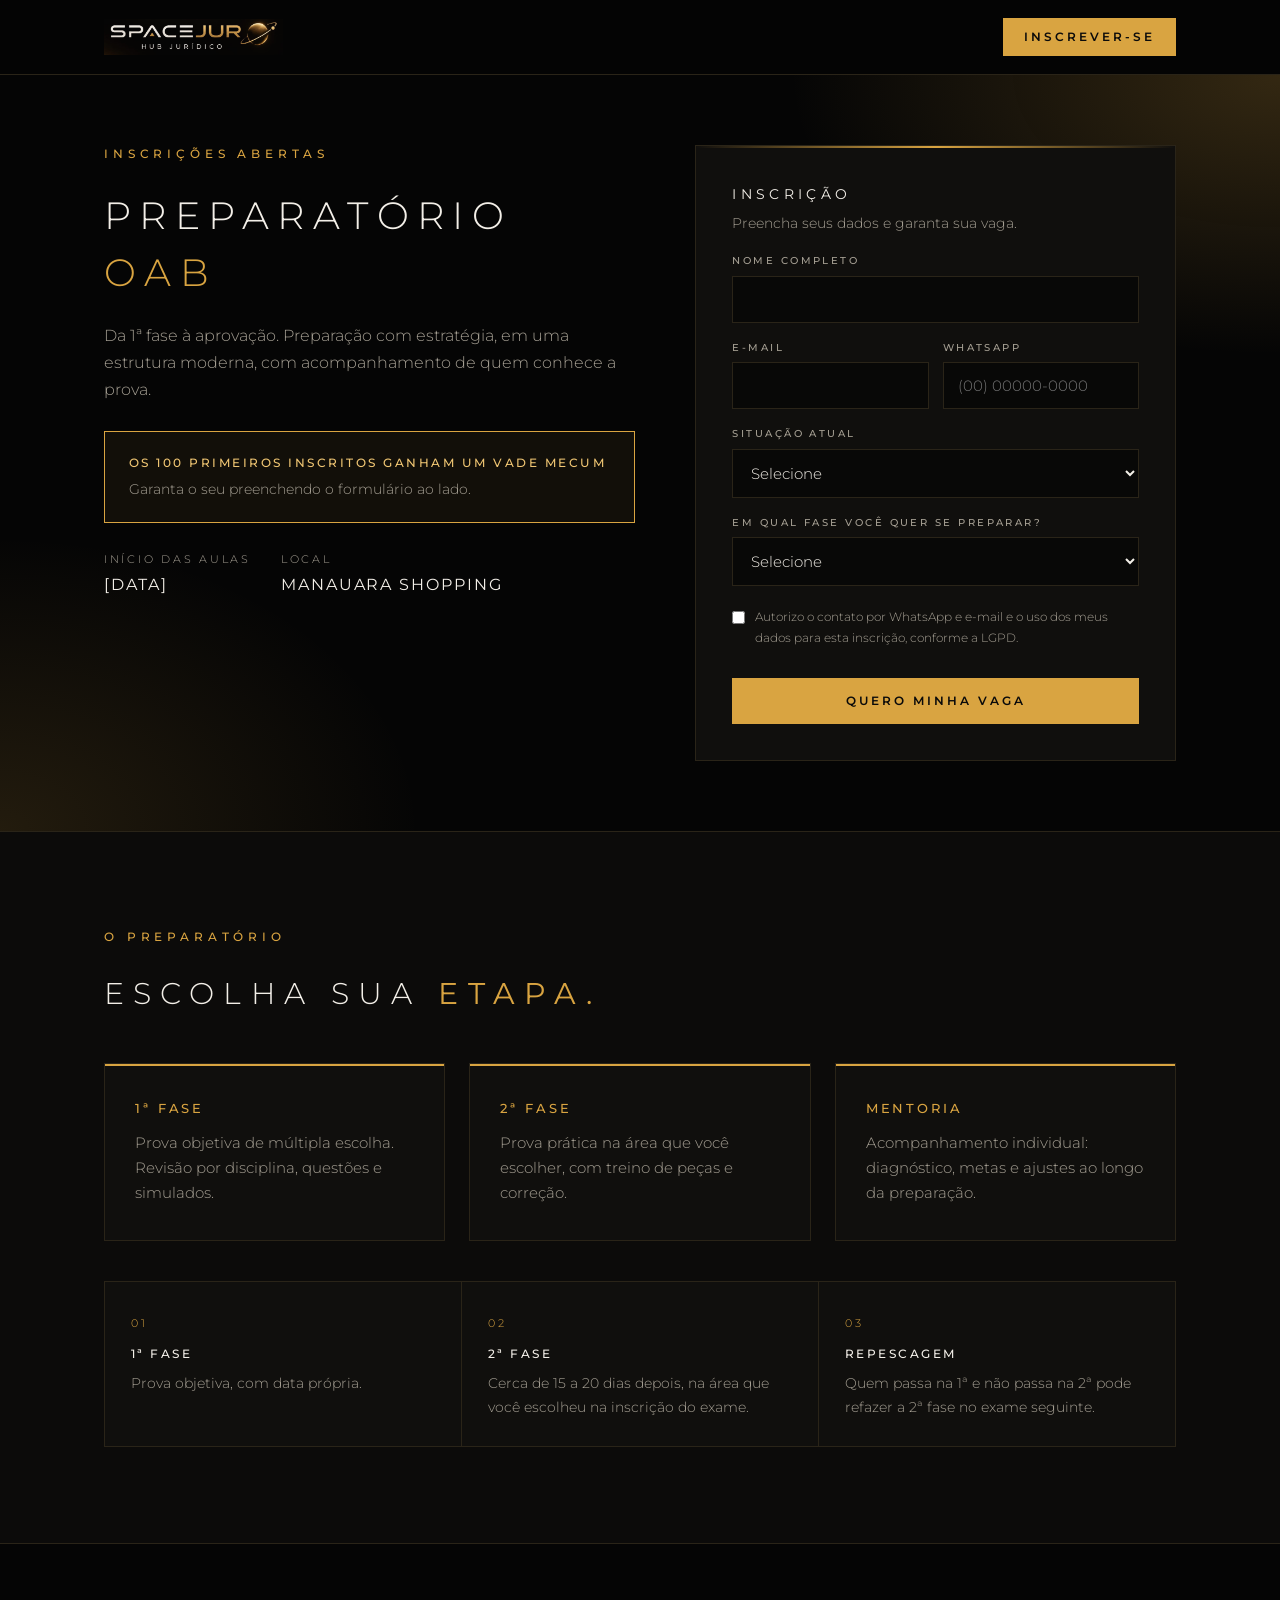
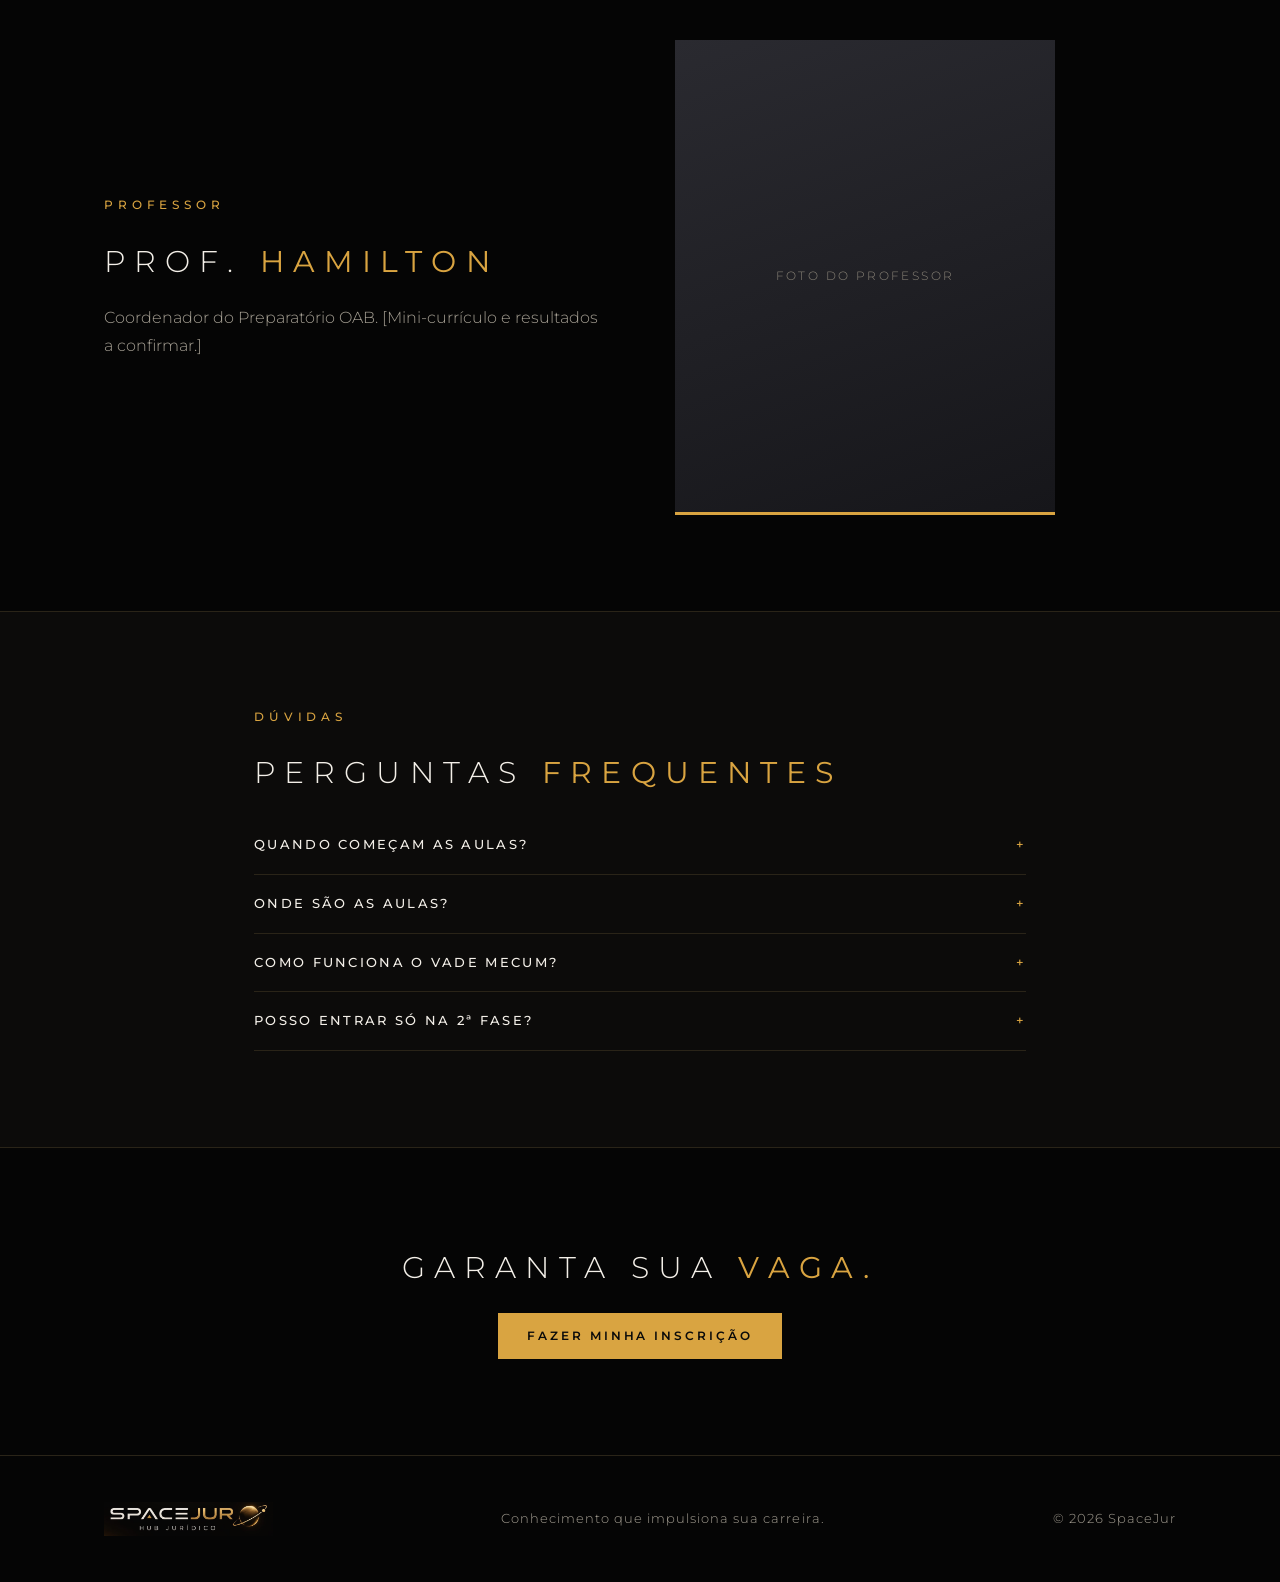
==== commit c3867ac2: "Volta o site exatamente para a versão do zip Restaura index.html, preparatorio-oab/ e assets/ idênti" ====
--- a/preparatorio-oab/index.html
+++ b/preparatorio-oab/index.html
@@ -45,7 +45,7 @@
     <div>
       <div class="eyebrow">Inscrições abertas</div>
       <h1>Preparatório <span>OAB</span></h1>
-      <p class="lead">Da 1ª fase à 2ª fase. Preparação com estratégia, em uma estrutura moderna, com acompanhamento de quem conhece a prova.</p>
+      <p class="lead">Da 1ª fase à aprovação. Preparação com estratégia, em uma estrutura moderna, com acompanhamento de quem conhece a prova.</p>
       <div class="gift"><b>Os 100 primeiros inscritos ganham um Vade Mecum</b><span>Garanta o seu preenchendo o formulário ao lado.</span></div>
       <div class="mini">
         <div>Início das aulas<b>[data]</b></div>
@@ -85,9 +85,8 @@
           <option>Ainda não sei</option>
         </select>
 
-        <label class="check"><input type="checkbox" name="consentimento_lgpd" value="sim" required> Autorizo o contato por WhatsApp e e-mail e o uso dos meus dados para esta inscrição, conforme a LGPD.</label>
+        <label class="check"><input type="checkbox" required> Autorizo o contato por WhatsApp e e-mail e o uso dos meus dados para esta inscrição, conforme a LGPD.</label>
         <button class="btn solid" type="submit">Quero minha vaga</button>
-        <p class="form-msg" id="form-msg" role="alert"></p>
       </div>
       <div class="ok" id="ok"><b>Inscrição recebida</b>Em breve entraremos em contato pelo WhatsApp.</div>
     </form>
@@ -127,7 +126,7 @@
     <div class="eyebrow">Dúvidas</div>
     <h2>Perguntas <b>frequentes</b></h2>
     <details><summary>Quando começam as aulas?</summary><p>[Data de início a confirmar.]</p></details>
-    <details><summary>Onde são as aulas?</summary><p>Presenciais, na SpaceJur, no Manauara Shopping.</p></details>
+    <details><summary>Onde são as aulas?</summary><p>Presenciais, no Manauara Shopping, em salas climatizadas e equipadas.</p></details>
     <details><summary>Como funciona o Vade Mecum?</summary><p>Os 100 primeiros inscritos no preparatório ganham um Vade Mecum.</p></details>
     <details><summary>Posso entrar só na 2ª fase?</summary><p>Sim. No formulário, escolha a fase em que você quer se preparar.</p></details>
   </div>
@@ -154,19 +153,8 @@
 document.getElementById('inscricao').addEventListener('submit', async e=>{
   e.preventDefault();
   const data = Object.fromEntries(new FormData(e.target));
-  data.enviado_em = new Date().toISOString();
-  const btn = e.target.querySelector('button[type=submit]'), msg = document.getElementById('form-msg');
-  msg.textContent = '';
   if(CRM_ENDPOINT){
-    btn.disabled = true;
-    try{
-      const res = await fetch(CRM_ENDPOINT,{method:'POST',headers:{'Content-Type':'application/json'},body:JSON.stringify(data)});
-      if(!res.ok) throw new Error('HTTP '+res.status);
-    }catch(_){
-      msg.textContent = 'Não foi possível enviar agora. Tente novamente em instantes.';
-      btn.disabled = false;
-      return;
-    }
+    try{ await fetch(CRM_ENDPOINT,{method:'POST',headers:{'Content-Type':'application/json'},body:JSON.stringify(data)}); }catch(_){}
   }
   document.getElementById('fields').style.display='none';
   document.getElementById('ok').style.display='block';
--- a/assets/style.css
+++ b/assets/style.css
@@ -6,7 +6,7 @@
 html{scroll-behavior:smooth;scroll-padding-top:80px}
 body{font-family:Montserrat,system-ui,sans-serif;background:var(--bg);color:var(--ink);line-height:1.7;font-weight:300}
 a{color:inherit;text-decoration:none}
-img{max-width:100%;height:auto}
+img{max-width:100%}
 .wrap{max-width:1120px;margin:0 auto;padding:0 24px}
 section{padding:96px 0}
 .eyebrow{font-size:.72rem;letter-spacing:.42em;text-transform:uppercase;color:var(--gold);margin-bottom:22px;font-weight:500}
@@ -26,24 +26,10 @@
 header{position:sticky;top:0;z-index:10;background:rgba(5,5,5,.92);backdrop-filter:blur(10px);border-bottom:1px solid var(--line)}
 .nav{display:flex;align-items:center;justify-content:space-between;height:74px;gap:20px}
 .nav .logo{height:36px}
-.nav .btn{padding:11px 20px;white-space:nowrap}
-.menu{display:flex;gap:22px;font-size:.66rem;letter-spacing:.18em;text-transform:uppercase;font-weight:500;color:var(--mute)}
-.menu a{white-space:nowrap}
+.nav .btn{padding:11px 20px}
+.menu{display:flex;gap:26px;font-size:.68rem;letter-spacing:.22em;text-transform:uppercase;font-weight:500;color:var(--mute)}
 .menu a:hover,.menu a.hl{color:var(--gold2)}
-.nav-right{display:flex;align-items:center;gap:10px}
-.menu-toggle{display:none;flex-direction:column;justify-content:center;gap:5px;width:44px;height:44px;padding:0 11px;background:none;border:1px solid var(--line);cursor:pointer}
-.menu-toggle span{display:block;height:1px;background:var(--ink)}
-@media(max-width:1180px){
-  .menu-toggle{display:inline-flex}
-  .menu{display:none;position:absolute;top:100%;left:0;right:0;flex-direction:column;gap:0;padding:8px 24px 20px;background:var(--bg);border-bottom:1px solid var(--line);font-size:.74rem}
-  .menu.open{display:flex}
-  .menu a{padding:14px 0;border-bottom:1px solid var(--line)}
-}
-@media(max-width:520px){
-  .nav{gap:12px}
-  .nav .logo{height:26px}
-  .nav .btn{padding:10px 14px;letter-spacing:.16em}
-}
+@media(max-width:980px){.menu{display:none}}
 
 .glow{background:
   radial-gradient(700px 400px at 100% 0%,rgba(217,164,65,.22),transparent 70%),
@@ -90,5 +76,3 @@
 footer{padding:46px 0;border-top:1px solid var(--line);color:var(--mute);font-size:.8rem;letter-spacing:.08em}
 footer .row{display:flex;justify-content:space-between;gap:24px;flex-wrap:wrap;align-items:center}
 footer .logo{height:34px}
-
-.form-msg{min-height:1.2em;margin-top:12px;font-size:.8rem;color:#f0a091}
